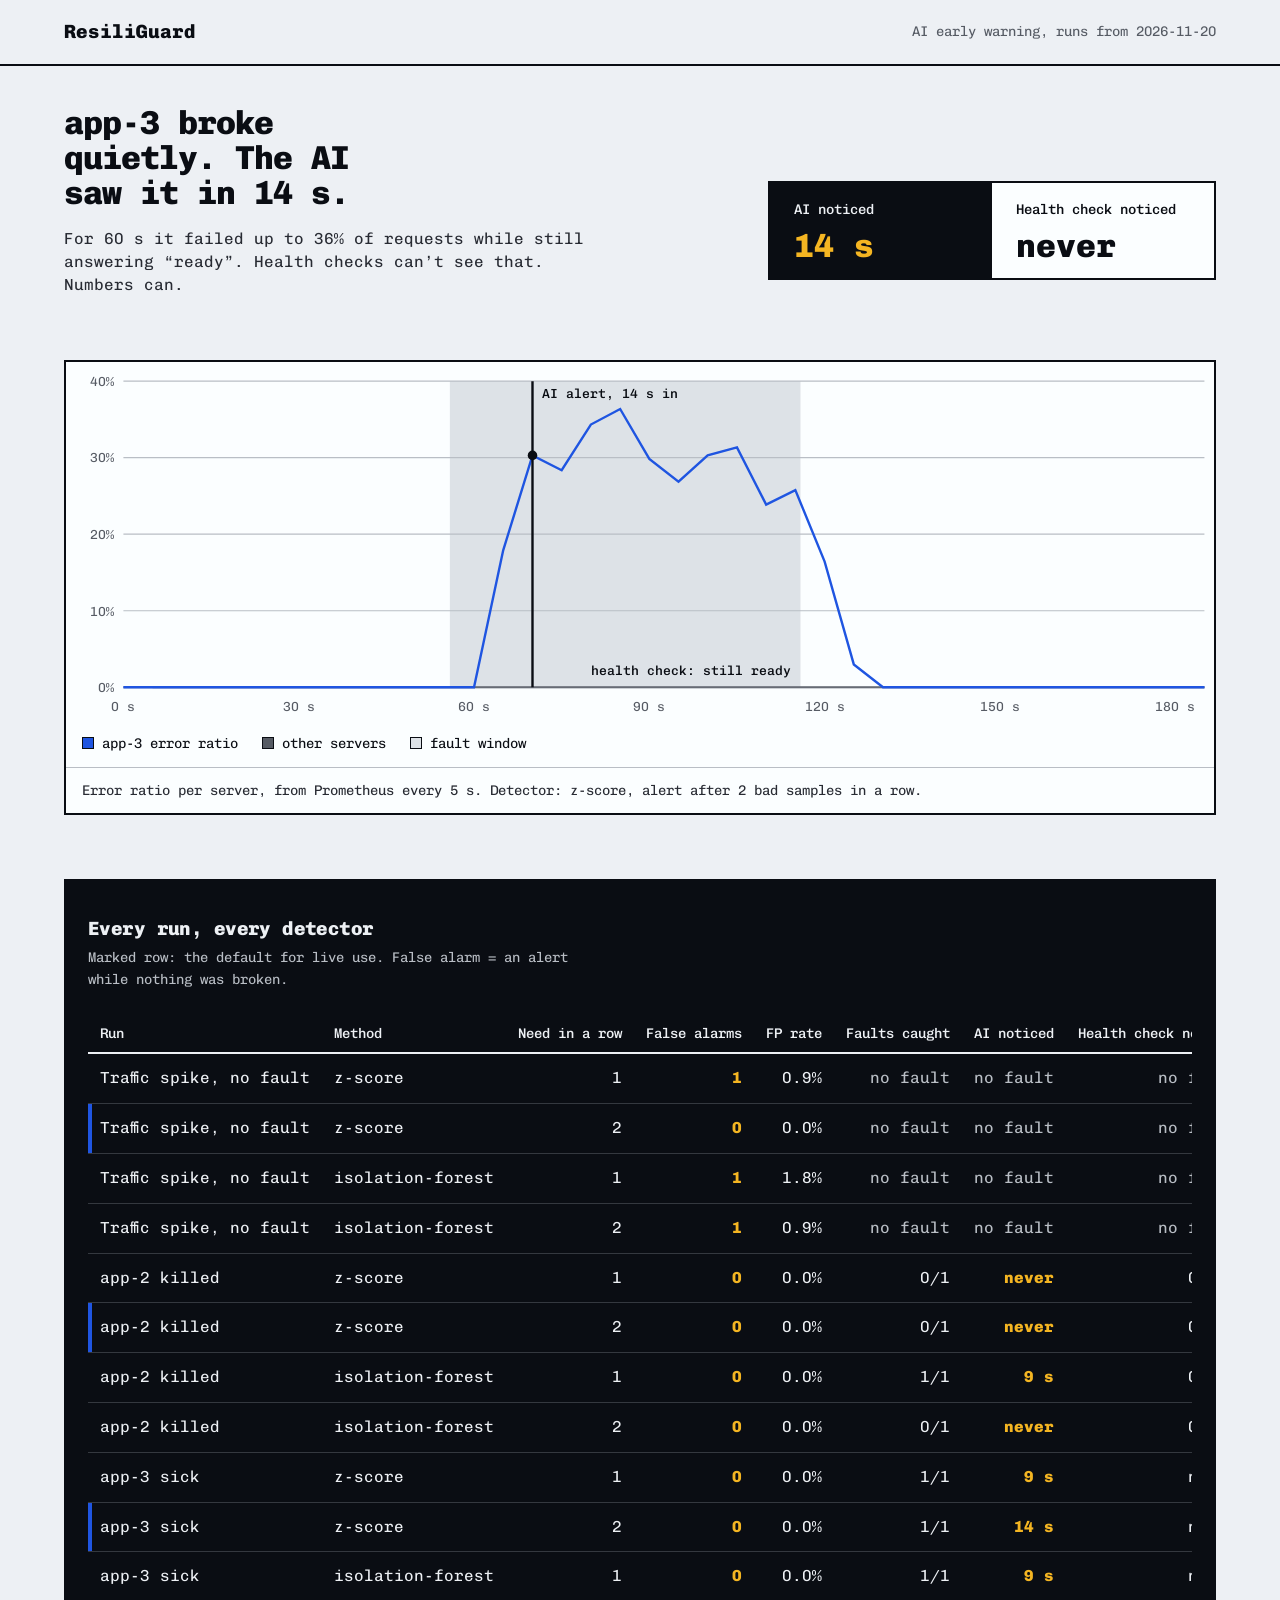
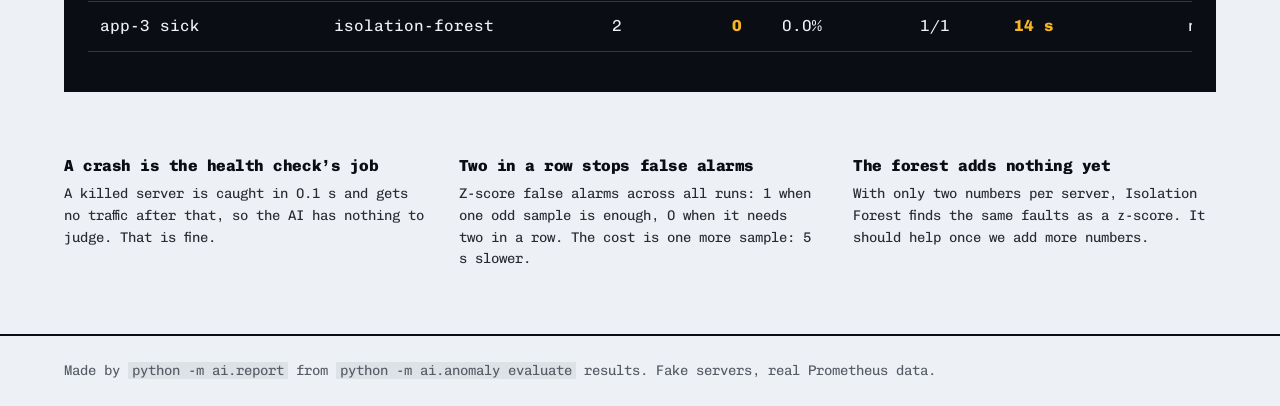
==== experiments/results/2026-11-20-ai-early-warning.html @ f6cf3541 "Add AI early warning: z-score and Isolation Forest anomaly detection ai/anomaly.py pulls each app se" ====
<!doctype html>
<html lang="en">
<head>
<meta charset="utf-8">
<meta name="viewport" content="width=device-width, initial-scale=1">
<title>ResiliGuard AI early warning, results</title>
<meta name="description" content="Can the AI spot a sick server that health checks miss?">
<link rel="preconnect" href="https://fonts.googleapis.com">
<link rel="stylesheet" href="https://fonts.googleapis.com/css2?family=Chivo+Mono:wght@400;500;800&display=swap">
<style>
/* Hallmark · shape: app screen · genre: modern-minimal · theme: Wayfind (deal 2/3, seed anomaly-detection-results-report-b3e1·33c21e1d·2026-11-20·r0)
 * nav: top bar, wordmark and run date · signature: the sick server's error line crossing the fault window, with the AI alert and the silent health check marked on it · states: full, no-fault run, missing run · wayfind: platform
 * axes: light/mono/cool · posture: committed · contrast: pass · v2.0.0 */
/* Hallmark · pre-emit critique: P4 H4 E4 S5 R4 V3 · weakest: V, a report screen shares its table-and-chart spine with every results page; kept it one chart and one board so the sick server carries the screen */
/* Hallmark · dismissed render · the sandbox cannot reach fonts.googleapis.com, Chivo Mono loads on a normal laptop and the fallback is ui-monospace */
/* Hallmark · dismissed F25 · the run column is sticky on the phone and the board scrolls sideways under it */
/* Hallmark · waive 26b · no controls at all, the report has no button, link or field · a generated results report that people read and do not operate */
:root {
  color-scheme: light;
  --space-3xs: 2px; --space-2xs: 4px; --space-xs: 8px; --space-sm: 12px; --space-md: 16px; --space-lg: 24px; --space-xl: 40px; --space-2xl: 64px; --space-3xl: 96px; --space-4xl: 144px;
  --text-xs: 0.75rem; --text-sm: 0.875rem; --text-md: 1rem; --text-lg: 1.2rem; --text-xl: 1.44rem; --text-2xl: 1.728rem; --text-3xl: 2.074rem;
  --text-display-s: 1.44rem; --text-display: 1.728rem; --text-section: 1.2rem; --text-title: 1rem; --text-lead: 1rem;
  --ease-out: cubic-bezier(0.16, 1, 0.3, 1); --ease-in: cubic-bezier(0.7, 0, 0.84, 0); --ease-in-out: cubic-bezier(0.65, 0, 0.35, 1);
  --dur-micro: 120ms; --dur-short: 220ms; --dur-long: 420ms;
  --color-error: oklch(52% 0.19 27); --color-success: oklch(50% 0.12 150);
  --container: 1440px; --gutter: 64px; --gap-columns: 32px; --section-gap-s: 120px; --section-gap: 144px; --section-gap-l: 176px;
  --z-base: 1; --z-raised: 10; --z-dropdown: 100; --z-sticky: 200; --z-sticky-nav: 300; --z-modal: 400; --z-toast: 500; --z-tooltip: 600;
  --color-paper: oklch(95.5% 0.006 250); --color-paper-2: oklch(91% 0.009 250); --color-paper-3: oklch(99.5% 0.005 250);
  --color-ink: oklch(16% 0.014 262); --color-ink-2: oklch(29% 0.014 262); --color-muted: oklch(47% 0.016 260);
  --color-rule: oklch(80% 0.011 250); --color-ink-rule: oklch(34% 0.014 262);
  --color-accent: oklch(51% 0.22 264); --color-accent-2: oklch(81% 0.16 82); --color-accent-ink: oklch(99.5% 0.003 250); --color-focus: oklch(51% 0.22 264);
  --font-display: "Chivo Mono", ui-monospace, monospace; --font-body: var(--font-display); --font-outlier: var(--font-body);
  --radius-card: 0; --radius-pill: 999px; --rule-hair: 1px; --rule-bar: 2px;
  --shadow-card: 0 24px 40px -24px oklch(8% 0.01 260 / 0.6);
  --tracking-display: -0.03em; --display-weight: 800;
}
*, *::before, *::after { box-sizing: border-box; }
html, body { overflow-x: clip; }
html { scrollbar-color: var(--color-muted) var(--color-paper); scroll-padding-top: var(--space-3xl); }
body { margin: 0; background: var(--color-paper); color: var(--color-ink); font-family: var(--font-body); font-size: var(--text-md); line-height: 1.55; -webkit-font-smoothing: antialiased; caret-color: var(--color-accent); }
::selection { background: var(--color-accent-2); color: var(--color-ink); }
:focus-visible { outline: 2px solid var(--color-focus); outline-offset: 2px; }
a { color: inherit; text-decoration-thickness: 1px; text-underline-offset: 0.16em; }
h1, h2, h3 { margin: 0; font-family: var(--font-display); font-weight: var(--display-weight, 700); font-synthesis: none; letter-spacing: var(--tracking-display); line-height: 1.05; overflow-wrap: break-word; min-width: 0; text-wrap: balance; }
h1 { max-width: 20ch; font-size: var(--text-display); } h2 { max-width: 30ch; font-size: var(--text-section); } h3 { max-width: 40ch; font-size: var(--text-title); line-height: 1.2; }
.lead { font-size: var(--text-lead); line-height: 1.45; max-width: 52ch; }
p { margin: 0; text-wrap: pretty; }
p:not([class]) { max-width: 65ch; }
img, video { max-width: 100%; height: auto; display: block; }
svg { display: block; }
[hidden] { display: none !important; }
button, input, select, textarea { font: inherit; }
.container { width: 100%; max-width: var(--container); margin-inline: auto; padding-inline: var(--gutter); box-sizing: border-box; }
.num, .figure, td.num { font-variant-numeric: tabular-nums; }
.visually-hidden { position: absolute; width: 1px; height: 1px; overflow: hidden; clip-path: inset(50%); white-space: nowrap; }
[data-slot] { position: relative; overflow: hidden; background: linear-gradient(160deg, var(--color-paper-2, var(--color-paper)), var(--color-paper-3, var(--color-paper))); }
[data-slot] > img { position: absolute; inset: 0; width: 100%; height: 100%; object-fit: cover; z-index: 1; }
[data-slot]:has(> img) > :not(img):not([data-keep]) { display: none !important; }
@media (max-width: 60rem) { :root { --gutter: 24px; --section-gap-s: 80px; --section-gap: 96px; --section-gap-l: 120px; } }
@media (max-width: 40rem) { :root { --gutter: 16px; --section-gap-s: 56px; --section-gap: 72px; --section-gap-l: 96px; --gap-columns: 16px; } }
@media (prefers-reduced-motion: reduce) { *:not(.keep-motion), *:not(.keep-motion)::before, *:not(.keep-motion)::after { animation-duration: 0.01ms !important; animation-iteration-count: 1 !important; transition-duration: 0.01ms !important; scroll-behavior: auto !important; } }
/* photographs: natural sat=-12 con=10 */
[data-slot] > img { filter: saturate(0.88) contrast(1.1); }

/* ---------- page ---------- */
.bar { border-bottom: var(--rule-bar) solid var(--color-ink); }
.bar .container { display: flex; justify-content: space-between; align-items: center; min-height: 64px; gap: var(--space-md); }
.wordmark { font-weight: 800; font-size: var(--text-lg); }
.bar p { color: var(--color-muted); font-size: var(--text-sm); }
main .container { padding-block: var(--space-xl) var(--space-2xl); display: grid; grid-template-columns: minmax(0, 1fr); gap: var(--space-2xl); }
.head { display: grid; grid-template-columns: minmax(0, 3fr) minmax(0, 2fr); gap: var(--gap-columns); align-items: end; }
.head h1 { font-size: var(--text-3xl); }
.head .lead { margin-top: var(--space-md); color: var(--color-ink-2); }
.plates { display: grid; grid-template-columns: repeat(2, minmax(0, 1fr)); }
.plate { border: var(--rule-bar) solid var(--color-ink); padding: var(--space-md) var(--space-lg); display: grid; gap: var(--space-xs); background: var(--color-paper-3); }
.plate + .plate { border-left: 0; }
.plate.ink { background: var(--color-ink); color: var(--color-paper); }
.plate dt { font-weight: 500; font-size: var(--text-sm); }
.plate dd { margin: 0; font-weight: 800; font-size: var(--text-3xl); line-height: 1; font-variant-numeric: tabular-nums; }
.plate.ink dd { color: var(--color-accent-2); }
figure { margin: 0; border: var(--rule-bar) solid var(--color-ink); background: var(--color-paper-3); }
figcaption { padding: var(--space-sm) var(--space-md); border-top: var(--rule-hair) solid var(--color-rule); font-size: var(--text-sm); color: var(--color-ink-2); }
.chart { width: 100%; height: auto; }
.chart text { font-family: var(--font-body); font-size: 11px; fill: var(--color-muted); }
.chart .grid { stroke: var(--color-rule); stroke-width: 1; }
.chart .window { fill: var(--color-paper-2); }
.chart .other { stroke: var(--color-muted); stroke-width: 1.5; fill: none; opacity: 0.6; }
.chart .sick { stroke: var(--color-accent); stroke-width: 2; fill: none; }
.chart .alert { stroke: var(--color-ink); stroke-width: 2; }
.chart .alert-dot { fill: var(--color-ink); }
.chart .label { fill: var(--color-ink); font-weight: 500; }
.key { display: flex; flex-wrap: wrap; gap: var(--space-lg); padding: var(--space-sm) var(--space-md); font-size: var(--text-sm); }
.swatch { display: inline-block; width: 12px; height: 12px; margin-right: var(--space-xs); vertical-align: -1px; border: var(--rule-hair) solid var(--color-ink); }
.swatch.sick { background: var(--color-accent); } .swatch.other { background: var(--color-muted); } .swatch.window { background: var(--color-paper-2); }
.board { background: var(--color-ink); color: var(--color-paper); padding: var(--space-xl) var(--space-lg); }
.board h2 { margin-bottom: var(--space-xs); }
.board > p { color: var(--color-rule); font-size: var(--text-sm); margin-bottom: var(--space-lg); }
.scroll { overflow-x: auto; }
table { width: 100%; border-collapse: collapse; font-variant-numeric: tabular-nums; }
th { text-align: left; font-weight: 500; font-size: var(--text-sm); padding: var(--space-xs) var(--space-sm); border-bottom: var(--rule-bar) solid var(--color-paper); white-space: nowrap; }
td { padding: var(--space-sm); border-bottom: var(--rule-hair) solid var(--color-ink-rule); white-space: nowrap; }
td.num, th.num { text-align: right; }
td.fig { font-weight: 800; color: var(--color-accent-2); }
td.none { color: var(--color-rule); }
.scroll th:first-child, .scroll td:first-child { position: sticky; left: 0; background: var(--color-ink); }
tr.pick td:first-child { box-shadow: inset 4px 0 0 var(--color-accent); }
.findings { display: grid; grid-template-columns: repeat(3, minmax(0, 1fr)); gap: var(--gap-columns); }
.findings h3 { margin-bottom: var(--space-xs); }
.findings p { color: var(--color-ink-2); font-size: var(--text-sm); }
.empty { border: var(--rule-bar) dashed var(--color-rule); padding: var(--space-lg); color: var(--color-muted); }
footer { border-top: var(--rule-bar) solid var(--color-ink); }
footer .container { padding-block: var(--space-lg); font-size: var(--text-sm); color: var(--color-muted); }
code { font-family: var(--font-body); background: var(--color-paper-2); padding: 0 var(--space-2xs); }
@media (max-width: 60rem) { .head, .findings { grid-template-columns: minmax(0, 1fr); } }

</style>
</head>
<body>
<header class="bar"><div class="container">
<span class="wordmark">ResiliGuard</span><p>AI early warning, runs from 2026-11-20</p>
</div></header>
<main><div class="container">
<section class="head" aria-labelledby="h1">
<div><h1 id="h1">app-3 broke quietly. The AI saw it in 14 s.</h1><p class="lead">For 60 s it failed up to 36% of requests while still answering “ready”. Health checks can’t see that. Numbers can.</p></div>
<dl class="plates"><div class="plate ink"><dt>AI noticed</dt><dd>14 s</dd></div><div class="plate"><dt>Health check noticed</dt><dd>never</dd></div></dl>
</section>
<figure><svg class="chart" viewBox="0 0 960 300" role="img" aria-labelledby="chart-title"><title id="chart-title">Error ratio per server. app-3 rises to about 36% during the fault; the others stay at 0.</title><rect class="window" x="321.0" y="16" width="293.2" height="256"/><line class="grid" x1="48" x2="952" y1="272.0" y2="272.0"/><text x="40" y="276.0" text-anchor="end">0%</text><line class="grid" x1="48" x2="952" y1="208.0" y2="208.0"/><text x="40" y="212.0" text-anchor="end">10%</text><line class="grid" x1="48" x2="952" y1="144.0" y2="144.0"/><text x="40" y="148.0" text-anchor="end">20%</text><line class="grid" x1="48" x2="952" y1="80.0" y2="80.0"/><text x="40" y="84.0" text-anchor="end">30%</text><line class="grid" x1="48" x2="952" y1="16.0" y2="16.0"/><text x="40" y="20.0" text-anchor="end">40%</text><text x="48.0" y="292" text-anchor="middle">0 s</text><text x="194.6" y="292" text-anchor="middle">30 s</text><text x="341.2" y="292" text-anchor="middle">60 s</text><text x="487.8" y="292" text-anchor="middle">90 s</text><text x="634.4" y="292" text-anchor="middle">120 s</text><text x="781.0" y="292" text-anchor="middle">150 s</text><text x="927.6" y="292" text-anchor="middle">180 s</text><polyline class="other" points="48.0,272.0 72.4,272.0 96.9,272.0 121.3,272.0 145.7,272.0 170.2,272.0 194.6,272.0 219.0,272.0 243.5,272.0 267.9,272.0 292.3,272.0 316.8,272.0 341.2,272.0 365.6,272.0 390.1,272.0 414.5,272.0 438.9,272.0 463.4,272.0 487.8,272.0 512.2,272.0 536.6,272.0 561.1,272.0 585.5,272.0 609.9,272.0 634.4,272.0 658.8,272.0 683.2,272.0 707.7,272.0 732.1,272.0 756.5,272.0 781.0,272.0 805.4,272.0 829.8,272.0 854.3,272.0 878.7,272.0 903.1,272.0 927.6,272.0 952.0,272.0"/><polyline class="other" points="72.4,272.0 96.9,272.0 121.3,272.0 145.7,272.0 170.2,272.0 194.6,272.0 219.0,272.0 243.5,272.0 267.9,272.0 292.3,272.0 316.8,272.0 341.2,272.0 365.6,272.0 390.1,272.0 414.5,272.0 438.9,272.0 463.4,272.0 487.8,272.0 512.2,272.0 536.6,272.0 561.1,272.0 585.5,272.0 609.9,272.0 634.4,272.0 658.8,272.0 683.2,272.0 707.7,272.0 732.1,272.0 756.5,272.0 781.0,272.0 805.4,272.0 829.8,272.0 854.3,272.0 878.7,272.0 903.1,272.0 927.6,272.0 952.0,272.0"/><polyline class="sick" points="48.0,272.0 72.4,272.0 96.9,272.0 121.3,272.0 145.7,272.0 170.2,272.0 194.6,272.0 219.0,272.0 243.5,272.0 267.9,272.0 292.3,272.0 316.8,272.0 341.2,272.0 365.6,157.5 390.1,78.1 414.5,90.5 438.9,52.3 463.4,39.3 487.8,81.0 512.2,100.0 536.6,78.1 561.1,71.4 585.5,119.2 609.9,107.1 634.4,166.9 658.8,252.9 683.2,272.0 707.7,272.0 732.1,272.0 756.5,272.0 781.0,272.0 805.4,272.0 829.8,272.0 854.3,272.0 878.7,272.0 903.1,272.0 927.6,272.0 952.0,272.0"/><line class="alert" x1="390.1" x2="390.1" y1="16" y2="272"/><circle class="alert-dot" cx="390.1" cy="78.1" r="4"/><text class="label" x="398.1" y="30">AI alert, 14 s in</text><text class="label" x="606.1" y="262" text-anchor="end">health check: still ready</text></svg><div class='key'><span><span class='swatch sick'></span>app-3 error ratio</span><span><span class='swatch other'></span>other servers</span><span><span class='swatch window'></span>fault window</span></div><figcaption>Error ratio per server, from Prometheus every 5 s. Detector: z-score, alert after 2 bad samples in a row.</figcaption></figure>
<section class="board" aria-labelledby="board-h">
<h2 id="board-h">Every run, every detector</h2>
<p>Marked row: the default for live use. False alarm = an alert while nothing was broken.</p>
<div class="scroll"><table><thead><tr><th>Run</th><th>Method</th><th class='num'>Need in a row</th><th class='num'>False alarms</th><th class='num'>FP rate</th><th class='num'>Faults caught</th><th class='num'>AI noticed</th><th class='num'>Health check noticed</th></tr></thead><tbody><tr><td>Traffic spike, no fault</td><td>z-score</td><td class='num'>1</td><td class='num fig'>1</td><td class='num'>0.9%</td><td class="num none">no fault</td><td class="num none">no fault</td><td class="num none">no fault</td></tr><tr class="pick"><td>Traffic spike, no fault</td><td>z-score</td><td class='num'>2</td><td class='num fig'>0</td><td class='num'>0.0%</td><td class="num none">no fault</td><td class="num none">no fault</td><td class="num none">no fault</td></tr><tr><td>Traffic spike, no fault</td><td>isolation-forest</td><td class='num'>1</td><td class='num fig'>1</td><td class='num'>1.8%</td><td class="num none">no fault</td><td class="num none">no fault</td><td class="num none">no fault</td></tr><tr><td>Traffic spike, no fault</td><td>isolation-forest</td><td class='num'>2</td><td class='num fig'>1</td><td class='num'>0.9%</td><td class="num none">no fault</td><td class="num none">no fault</td><td class="num none">no fault</td></tr><tr><td>app-2 killed</td><td>z-score</td><td class='num'>1</td><td class='num fig'>0</td><td class='num'>0.0%</td><td class='num'>0/1</td><td class='num fig'>never</td><td class='num'>0.1 s</td></tr><tr class="pick"><td>app-2 killed</td><td>z-score</td><td class='num'>2</td><td class='num fig'>0</td><td class='num'>0.0%</td><td class='num'>0/1</td><td class='num fig'>never</td><td class='num'>0.1 s</td></tr><tr><td>app-2 killed</td><td>isolation-forest</td><td class='num'>1</td><td class='num fig'>0</td><td class='num'>0.0%</td><td class='num'>1/1</td><td class='num fig'>9 s</td><td class='num'>0.1 s</td></tr><tr><td>app-2 killed</td><td>isolation-forest</td><td class='num'>2</td><td class='num fig'>0</td><td class='num'>0.0%</td><td class='num'>0/1</td><td class='num fig'>never</td><td class='num'>0.1 s</td></tr><tr><td>app-3 sick</td><td>z-score</td><td class='num'>1</td><td class='num fig'>0</td><td class='num'>0.0%</td><td class='num'>1/1</td><td class='num fig'>9 s</td><td class='num'>never</td></tr><tr class="pick"><td>app-3 sick</td><td>z-score</td><td class='num'>2</td><td class='num fig'>0</td><td class='num'>0.0%</td><td class='num'>1/1</td><td class='num fig'>14 s</td><td class='num'>never</td></tr><tr><td>app-3 sick</td><td>isolation-forest</td><td class='num'>1</td><td class='num fig'>0</td><td class='num'>0.0%</td><td class='num'>1/1</td><td class='num fig'>9 s</td><td class='num'>never</td></tr><tr><td>app-3 sick</td><td>isolation-forest</td><td class='num'>2</td><td class='num fig'>0</td><td class='num'>0.0%</td><td class='num'>1/1</td><td class='num fig'>14 s</td><td class='num'>never</td></tr></tbody></table></div>
</section>
<section class="findings" aria-label="What we learned">
<div><h3>A crash is the health check’s job</h3><p>A killed server is caught in 0.1 s
and gets no traffic after that, so the AI has nothing to judge. That is fine.</p></div>
<div><h3>Two in a row stops false alarms</h3><p>Z-score false alarms across all runs:
1 when one odd sample is enough, 0 when it needs two in a row.
The cost is one more sample: 5 s slower.</p></div>
<div><h3>The forest adds nothing yet</h3><p>With only two numbers per server, Isolation
Forest finds the same faults as a z-score. It should help once we add more numbers.</p></div>
</section>
</div></main>
<footer><div class="container">Made by <code>python -m ai.report</code> from
<code>python -m ai.anomaly evaluate</code> results.
Fake servers, real Prometheus data.</div></footer>
</body>
</html>
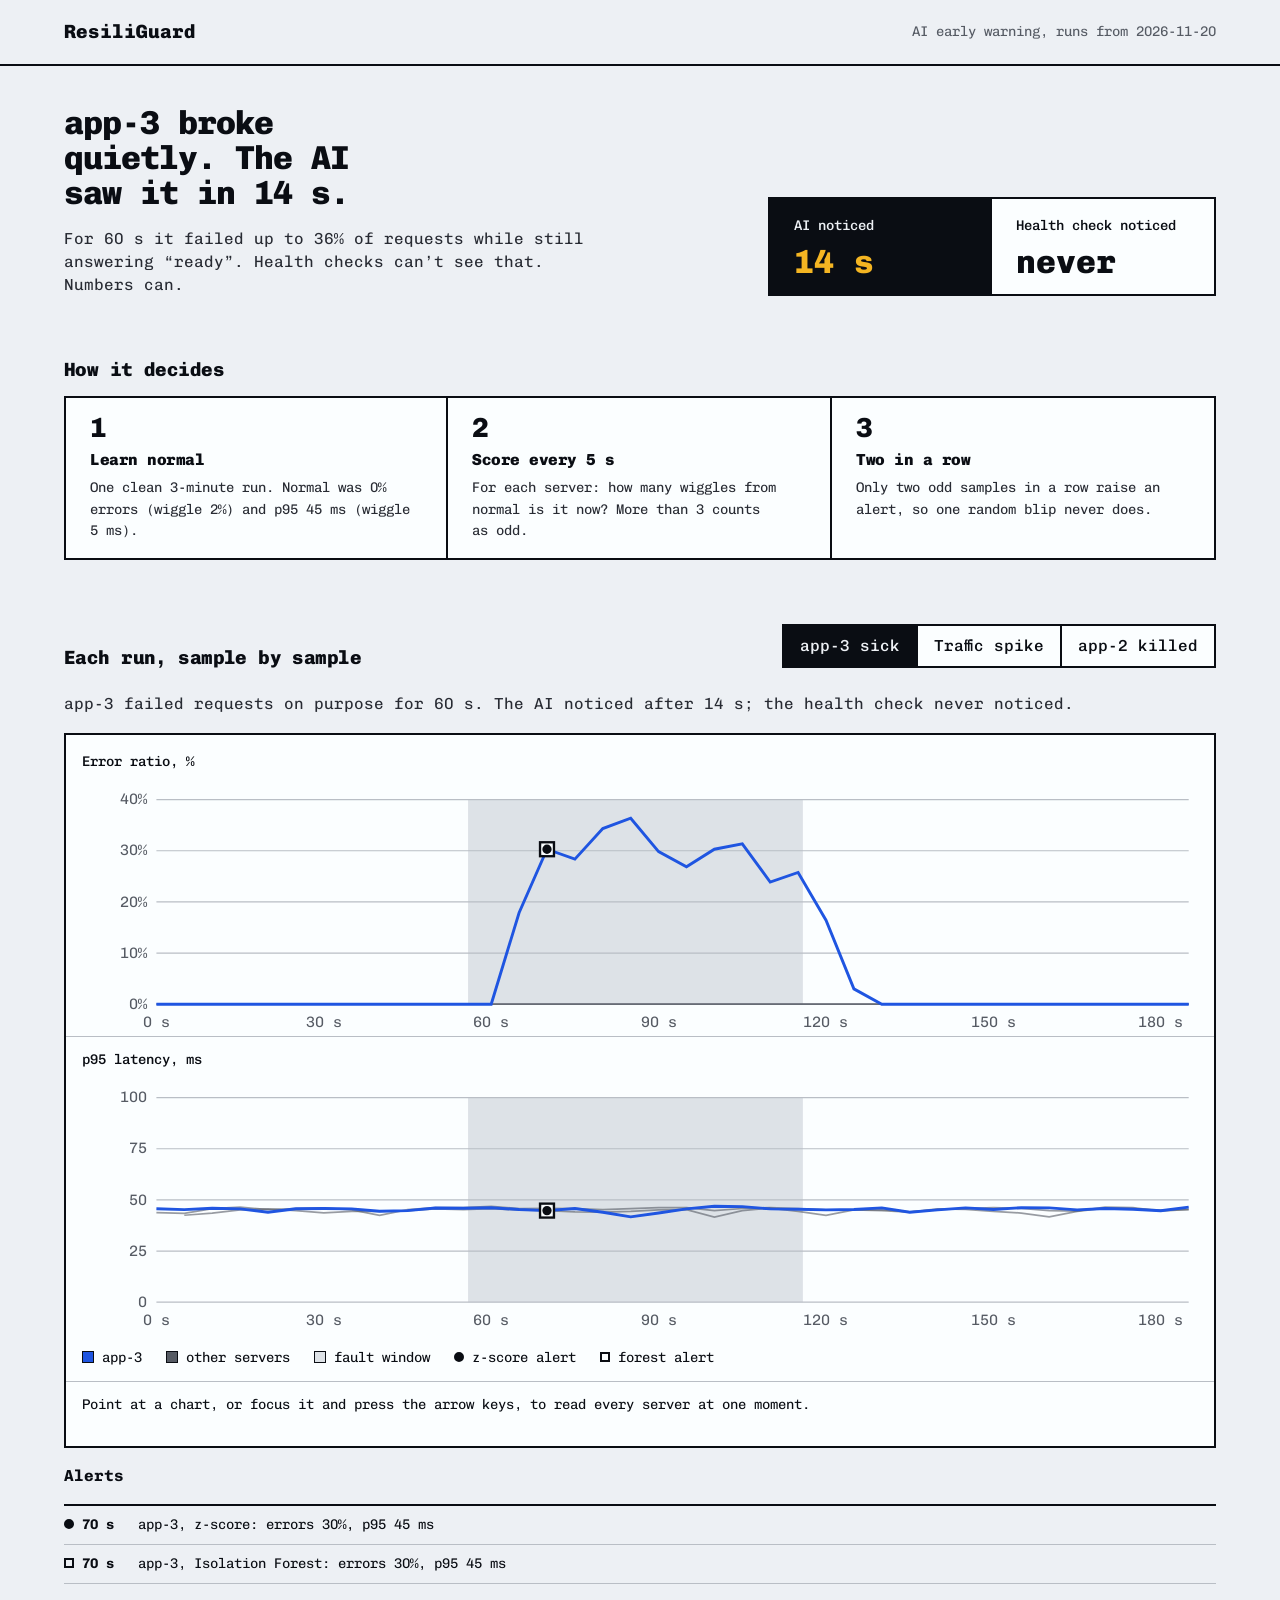
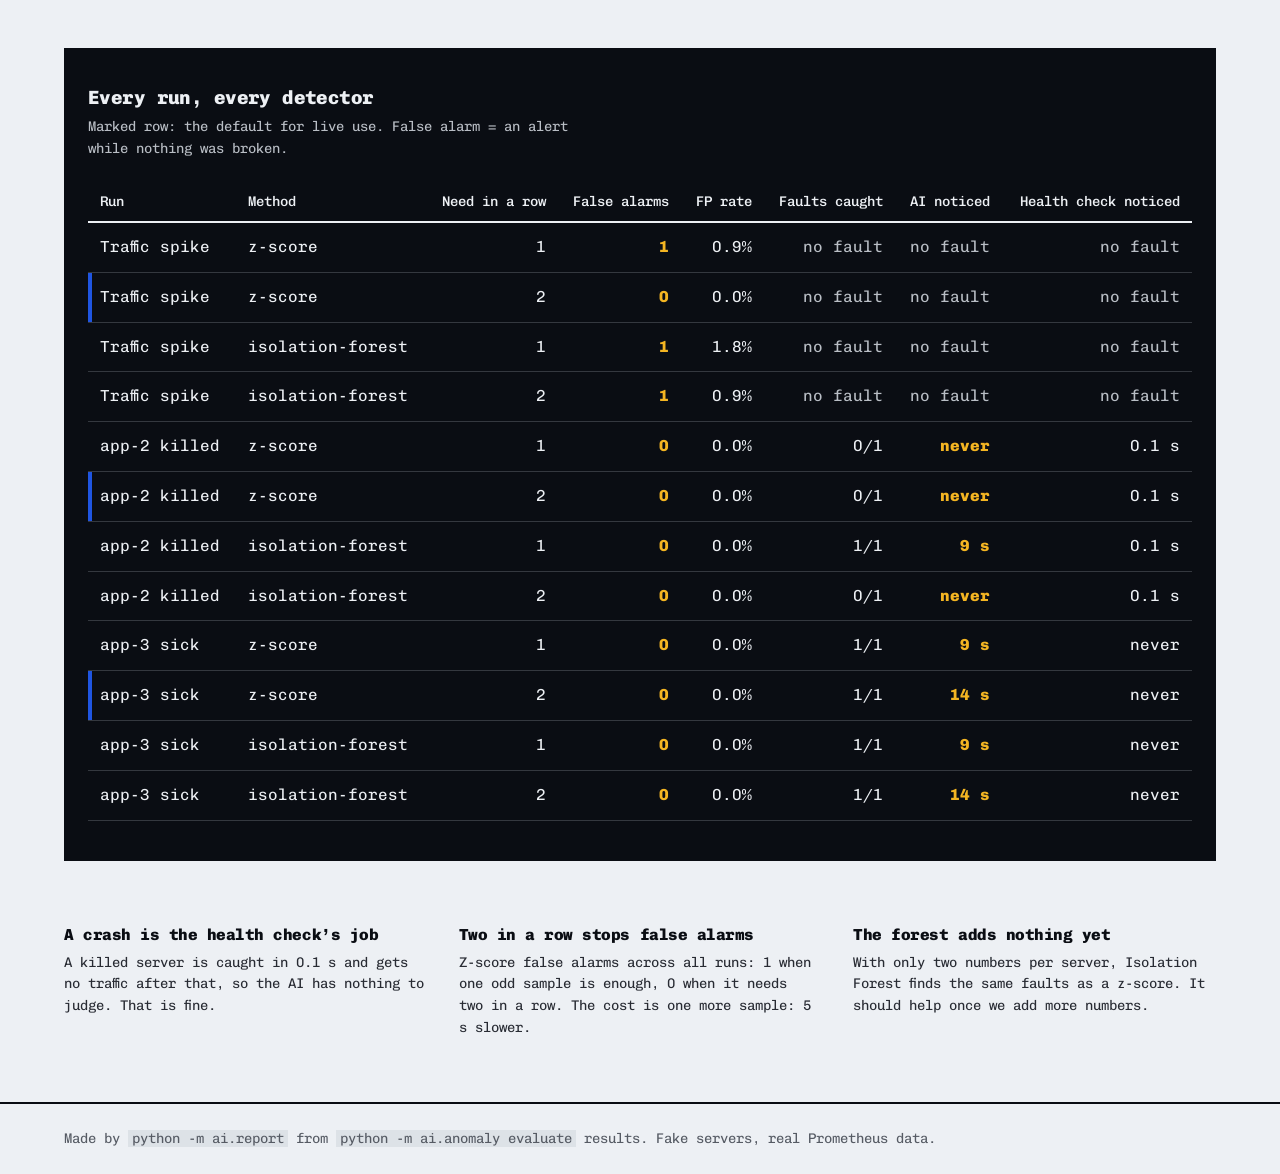
==== commit 8d0ef643: "Make the AI results page explorable: run tabs, latency chart, readout Each run (spike, kill, sick) g" ====
--- a/experiments/results/2026-11-20-ai-early-warning.html
+++ b/experiments/results/2026-11-20-ai-early-warning.html
@@ -6,15 +6,15 @@
 <title>ResiliGuard AI early warning, results</title>
 <meta name="description" content="Can the AI spot a sick server that health checks miss?">
 <link rel="preconnect" href="https://fonts.googleapis.com">
-<link rel="stylesheet" href="https://fonts.googleapis.com/css2?family=Chivo+Mono:wght@400;500;800&display=swap">
+<link rel="stylesheet"
+ href="https://fonts.googleapis.com/css2?family=Chivo+Mono:wght@400;500;800&display=swap">
 <style>
 /* Hallmark · shape: app screen · genre: modern-minimal · theme: Wayfind (deal 2/3, seed anomaly-detection-results-report-b3e1·33c21e1d·2026-11-20·r0)
- * nav: top bar, wordmark and run date · signature: the sick server's error line crossing the fault window, with the AI alert and the silent health check marked on it · states: full, no-fault run, missing run · wayfind: platform
+ * nav: top bar, wordmark and run date, a skip link · signature: the sick server's error line crossing the fault window, alerts marked by shape, a readout under the pointer · states: full, no-fault run, no alerts, scripting off (every run shown) · wayfind: platform
  * axes: light/mono/cool · posture: committed · contrast: pass · v2.0.0 */
-/* Hallmark · pre-emit critique: P4 H4 E4 S5 R4 V3 · weakest: V, a report screen shares its table-and-chart spine with every results page; kept it one chart and one board so the sick server carries the screen */
+/* Hallmark · pre-emit critique: P4 H4 E4 S5 R4 V3 · weakest: V, a report screen shares its table-and-chart spine with every results page; the run tabs and the readout let a reader check one moment for themselves instead of trusting the summary */
 /* Hallmark · dismissed render · the sandbox cannot reach fonts.googleapis.com, Chivo Mono loads on a normal laptop and the fallback is ui-monospace */
 /* Hallmark · dismissed F25 · the run column is sticky on the phone and the board scrolls sideways under it */
-/* Hallmark · waive 26b · no controls at all, the report has no button, link or field · a generated results report that people read and do not operate */
 :root {
   color-scheme: light;
   --space-3xs: 2px; --space-2xs: 4px; --space-xs: 8px; --space-sm: 12px; --space-md: 16px; --space-lg: 24px; --space-xl: 40px; --space-2xl: 64px; --space-3xl: 96px; --space-4xl: 144px;
@@ -63,6 +63,8 @@
 [data-slot] > img { filter: saturate(0.88) contrast(1.1); }
 
 /* ---------- page ---------- */
+.skip { position: absolute; left: var(--space-md); top: -100px; z-index: var(--z-toast); background: var(--color-ink); color: var(--color-paper); padding: var(--space-xs) var(--space-md); }
+.skip:focus-visible { top: var(--space-md); }
 .bar { border-bottom: var(--rule-bar) solid var(--color-ink); }
 .bar .container { display: flex; justify-content: space-between; align-items: center; min-height: 64px; gap: var(--space-md); }
 .wordmark { font-weight: 800; font-size: var(--text-lg); }
@@ -71,27 +73,70 @@
 .head { display: grid; grid-template-columns: minmax(0, 3fr) minmax(0, 2fr); gap: var(--gap-columns); align-items: end; }
 .head h1 { font-size: var(--text-3xl); }
 .head .lead { margin-top: var(--space-md); color: var(--color-ink-2); }
-.plates { display: grid; grid-template-columns: repeat(2, minmax(0, 1fr)); }
+.plates { display: grid; grid-template-columns: repeat(2, minmax(0, 1fr)); margin: 0; }
 .plate { border: var(--rule-bar) solid var(--color-ink); padding: var(--space-md) var(--space-lg); display: grid; gap: var(--space-xs); background: var(--color-paper-3); }
 .plate + .plate { border-left: 0; }
 .plate.ink { background: var(--color-ink); color: var(--color-paper); }
 .plate dt { font-weight: 500; font-size: var(--text-sm); }
 .plate dd { margin: 0; font-weight: 800; font-size: var(--text-3xl); line-height: 1; font-variant-numeric: tabular-nums; }
 .plate.ink dd { color: var(--color-accent-2); }
+
+/* how it decides: three plates joined by a rule, like a corridor sign */
+.how h2 { margin-bottom: var(--space-md); }
+.steps { list-style: none; margin: 0; padding: 0; display: grid; grid-template-columns: repeat(3, minmax(0, 1fr)); }
+.steps li { border: var(--rule-bar) solid var(--color-ink); padding: var(--space-md) var(--space-lg); display: grid; gap: var(--space-xs); align-content: start; background: var(--color-paper-3); }
+.steps li + li { border-left: 0; }
+.steps .n { font-weight: 800; font-size: var(--text-2xl); line-height: 1; font-variant-numeric: tabular-nums; }
+.steps p { font-size: var(--text-sm); color: var(--color-ink-2); }
+
+/* runs: tabs + one panel per run */
+.runs { display: grid; gap: var(--space-lg); }
+.runs-head { display: flex; flex-wrap: wrap; justify-content: space-between; align-items: end; gap: var(--space-md); }
+.tabs { display: flex; max-width: 100%; overflow-x: auto; }
+.tab { flex: none; }
+html:not(.js) .tabs { display: none; }
+.tab { min-height: 44px; padding: 0 var(--space-md); border: var(--rule-bar) solid var(--color-ink); background: var(--color-paper-3); color: var(--color-ink); font-weight: 500; cursor: pointer; transition: background-color var(--dur-micro) steps(1), color var(--dur-micro) steps(1); }
+.tab + .tab { border-left: 0; }
+.tab:hover { background: var(--color-paper-2); }
+.tab:active { background: var(--color-rule); }
+.tab:disabled { opacity: 0.55; cursor: not-allowed; }
+.tab:focus-visible { outline-offset: -6px; }
+.tab[aria-selected="true"] { background: var(--color-ink); color: var(--color-paper); }
+.tab[aria-selected="true"]:focus-visible { outline-color: var(--color-accent-2); }
+.panel { display: grid; gap: var(--space-md); }
+.panel + .panel { margin-top: var(--space-xl); }
+.js .panel + .panel { margin-top: 0; }
+.panel-title { font-size: var(--text-lg); }
+.js .panel-title { position: absolute; width: 1px; height: 1px; overflow: hidden; clip-path: inset(50%); white-space: nowrap; }
+.says { color: var(--color-ink-2); }
 figure { margin: 0; border: var(--rule-bar) solid var(--color-ink); background: var(--color-paper-3); }
-figcaption { padding: var(--space-sm) var(--space-md); border-top: var(--rule-hair) solid var(--color-rule); font-size: var(--text-sm); color: var(--color-ink-2); }
-.chart { width: 100%; height: auto; }
-.chart text { font-family: var(--font-body); font-size: 11px; fill: var(--color-muted); }
+figure:focus-visible { outline-offset: 4px; }
+.pair { display: grid; grid-template-columns: minmax(0, 1fr); }
+.pair > div { padding: var(--space-md) var(--space-md) 0; }
+.pair > div + div { border-top: var(--rule-hair) solid var(--color-rule); padding-top: var(--space-sm); }
+.chart-title { font-weight: 500; font-size: var(--text-sm); margin-bottom: var(--space-xs); }
+.chart { width: 100%; height: auto; touch-action: pan-y; }
+.chart text { font-family: var(--font-body); font-size: 13px; fill: var(--color-muted); }
 .chart .grid { stroke: var(--color-rule); stroke-width: 1; }
 .chart .window { fill: var(--color-paper-2); }
 .chart .other { stroke: var(--color-muted); stroke-width: 1.5; fill: none; opacity: 0.6; }
-.chart .sick { stroke: var(--color-accent); stroke-width: 2; fill: none; }
-.chart .alert { stroke: var(--color-ink); stroke-width: 2; }
-.chart .alert-dot { fill: var(--color-ink); }
-.chart .label { fill: var(--color-ink); font-weight: 500; }
-.key { display: flex; flex-wrap: wrap; gap: var(--space-lg); padding: var(--space-sm) var(--space-md); font-size: var(--text-sm); }
+.chart .focus { stroke: var(--color-accent); stroke-width: 2.5; fill: none; }
+.chart .mark { fill: var(--color-ink); stroke: var(--color-paper-3); stroke-width: 2; }
+.chart .mark.hollow { fill: none; stroke: var(--color-ink); }
+.chart .cursor { stroke: var(--color-ink); stroke-width: 1; opacity: 0; }
+.chart .cursor.on { opacity: 1; }
+.key { display: flex; flex-wrap: wrap; gap: var(--space-xs) var(--space-lg); padding: var(--space-sm) var(--space-md); font-size: var(--text-sm); }
 .swatch { display: inline-block; width: 12px; height: 12px; margin-right: var(--space-xs); vertical-align: -1px; border: var(--rule-hair) solid var(--color-ink); }
-.swatch.sick { background: var(--color-accent); } .swatch.other { background: var(--color-muted); } .swatch.window { background: var(--color-paper-2); }
+.swatch.focus { background: var(--color-accent); } .swatch.other { background: var(--color-muted); } .swatch.window { background: var(--color-paper-2); }
+.mk { display: inline-block; width: 10px; height: 10px; margin-right: var(--space-xs); vertical-align: 0; border: var(--rule-bar) solid var(--color-ink); }
+.mk.circle { border-radius: var(--radius-pill); background: var(--color-ink); }
+.readout { border-top: var(--rule-hair) solid var(--color-rule); padding: var(--space-sm) var(--space-md); font-size: var(--text-sm); min-height: 3lh; font-variant-numeric: tabular-nums; }
+.panel h4 { margin: 0; font-size: var(--text-md); }
+.alerts { margin: 0; padding: 0; list-style: none; border-top: var(--rule-bar) solid var(--color-ink); }
+.alerts li { padding: var(--space-xs) 0; border-bottom: var(--rule-hair) solid var(--color-rule); font-size: var(--text-sm); font-variant-numeric: tabular-nums; }
+.alerts b { display: inline-block; min-width: 6ch; }
+
+/* the board */
 .board { background: var(--color-ink); color: var(--color-paper); padding: var(--space-xl) var(--space-lg); }
 .board h2 { margin-bottom: var(--space-xs); }
 .board > p { color: var(--color-rule); font-size: var(--text-sm); margin-bottom: var(--space-lg); }
@@ -104,31 +149,118 @@
 td.none { color: var(--color-rule); }
 .scroll th:first-child, .scroll td:first-child { position: sticky; left: 0; background: var(--color-ink); }
 tr.pick td:first-child { box-shadow: inset 4px 0 0 var(--color-accent); }
+
 .findings { display: grid; grid-template-columns: repeat(3, minmax(0, 1fr)); gap: var(--gap-columns); }
 .findings h3 { margin-bottom: var(--space-xs); }
 .findings p { color: var(--color-ink-2); font-size: var(--text-sm); }
-.empty { border: var(--rule-bar) dashed var(--color-rule); padding: var(--space-lg); color: var(--color-muted); }
 footer { border-top: var(--rule-bar) solid var(--color-ink); }
 footer .container { padding-block: var(--space-lg); font-size: var(--text-sm); color: var(--color-muted); }
 code { font-family: var(--font-body); background: var(--color-paper-2); padding: 0 var(--space-2xs); }
-@media (max-width: 60rem) { .head, .findings { grid-template-columns: minmax(0, 1fr); } }
+@media (max-width: 60rem) {
+  .head, .findings, .steps { grid-template-columns: minmax(0, 1fr); }
+  .steps li + li { border-left: var(--rule-bar) solid var(--color-ink); border-top: 0; }
+}
+@media (max-width: 40rem) { .chart text { font-size: 30px; } }  /* SVG units: about 11px on a phone */
 
 </style>
 </head>
 <body>
+<a class="skip" href="#main">Skip to results</a>
 <header class="bar"><div class="container">
 <span class="wordmark">ResiliGuard</span><p>AI early warning, runs from 2026-11-20</p>
 </div></header>
-<main><div class="container">
+<main id="main"><div class="container">
 <section class="head" aria-labelledby="h1">
 <div><h1 id="h1">app-3 broke quietly. The AI saw it in 14 s.</h1><p class="lead">For 60 s it failed up to 36% of requests while still answering “ready”. Health checks can’t see that. Numbers can.</p></div>
 <dl class="plates"><div class="plate ink"><dt>AI noticed</dt><dd>14 s</dd></div><div class="plate"><dt>Health check noticed</dt><dd>never</dd></div></dl>
 </section>
-<figure><svg class="chart" viewBox="0 0 960 300" role="img" aria-labelledby="chart-title"><title id="chart-title">Error ratio per server. app-3 rises to about 36% during the fault; the others stay at 0.</title><rect class="window" x="321.0" y="16" width="293.2" height="256"/><line class="grid" x1="48" x2="952" y1="272.0" y2="272.0"/><text x="40" y="276.0" text-anchor="end">0%</text><line class="grid" x1="48" x2="952" y1="208.0" y2="208.0"/><text x="40" y="212.0" text-anchor="end">10%</text><line class="grid" x1="48" x2="952" y1="144.0" y2="144.0"/><text x="40" y="148.0" text-anchor="end">20%</text><line class="grid" x1="48" x2="952" y1="80.0" y2="80.0"/><text x="40" y="84.0" text-anchor="end">30%</text><line class="grid" x1="48" x2="952" y1="16.0" y2="16.0"/><text x="40" y="20.0" text-anchor="end">40%</text><text x="48.0" y="292" text-anchor="middle">0 s</text><text x="194.6" y="292" text-anchor="middle">30 s</text><text x="341.2" y="292" text-anchor="middle">60 s</text><text x="487.8" y="292" text-anchor="middle">90 s</text><text x="634.4" y="292" text-anchor="middle">120 s</text><text x="781.0" y="292" text-anchor="middle">150 s</text><text x="927.6" y="292" text-anchor="middle">180 s</text><polyline class="other" points="48.0,272.0 72.4,272.0 96.9,272.0 121.3,272.0 145.7,272.0 170.2,272.0 194.6,272.0 219.0,272.0 243.5,272.0 267.9,272.0 292.3,272.0 316.8,272.0 341.2,272.0 365.6,272.0 390.1,272.0 414.5,272.0 438.9,272.0 463.4,272.0 487.8,272.0 512.2,272.0 536.6,272.0 561.1,272.0 585.5,272.0 609.9,272.0 634.4,272.0 658.8,272.0 683.2,272.0 707.7,272.0 732.1,272.0 756.5,272.0 781.0,272.0 805.4,272.0 829.8,272.0 854.3,272.0 878.7,272.0 903.1,272.0 927.6,272.0 952.0,272.0"/><polyline class="other" points="72.4,272.0 96.9,272.0 121.3,272.0 145.7,272.0 170.2,272.0 194.6,272.0 219.0,272.0 243.5,272.0 267.9,272.0 292.3,272.0 316.8,272.0 341.2,272.0 365.6,272.0 390.1,272.0 414.5,272.0 438.9,272.0 463.4,272.0 487.8,272.0 512.2,272.0 536.6,272.0 561.1,272.0 585.5,272.0 609.9,272.0 634.4,272.0 658.8,272.0 683.2,272.0 707.7,272.0 732.1,272.0 756.5,272.0 781.0,272.0 805.4,272.0 829.8,272.0 854.3,272.0 878.7,272.0 903.1,272.0 927.6,272.0 952.0,272.0"/><polyline class="sick" points="48.0,272.0 72.4,272.0 96.9,272.0 121.3,272.0 145.7,272.0 170.2,272.0 194.6,272.0 219.0,272.0 243.5,272.0 267.9,272.0 292.3,272.0 316.8,272.0 341.2,272.0 365.6,157.5 390.1,78.1 414.5,90.5 438.9,52.3 463.4,39.3 487.8,81.0 512.2,100.0 536.6,78.1 561.1,71.4 585.5,119.2 609.9,107.1 634.4,166.9 658.8,252.9 683.2,272.0 707.7,272.0 732.1,272.0 756.5,272.0 781.0,272.0 805.4,272.0 829.8,272.0 854.3,272.0 878.7,272.0 903.1,272.0 927.6,272.0 952.0,272.0"/><line class="alert" x1="390.1" x2="390.1" y1="16" y2="272"/><circle class="alert-dot" cx="390.1" cy="78.1" r="4"/><text class="label" x="398.1" y="30">AI alert, 14 s in</text><text class="label" x="606.1" y="262" text-anchor="end">health check: still ready</text></svg><div class='key'><span><span class='swatch sick'></span>app-3 error ratio</span><span><span class='swatch other'></span>other servers</span><span><span class='swatch window'></span>fault window</span></div><figcaption>Error ratio per server, from Prometheus every 5 s. Detector: z-score, alert after 2 bad samples in a row.</figcaption></figure>
+<section class="how" aria-labelledby="how-h">
+<h2 id="how-h">How it decides</h2>
+<ol class="steps">
+<li><span class="n">1</span><h3>Learn normal</h3><p>One clean 3-minute run. Normal was
+0% errors (wiggle 2%) and p95
+45 ms (wiggle 5 ms).</p></li>
+<li><span class="n">2</span><h3>Score every 5 s</h3><p>For each server: how
+many wiggles from normal is it now? More than 3 counts as odd.</p></li>
+<li><span class="n">3</span><h3>Two in a row</h3><p>Only two odd samples in a row raise an
+alert, so one random blip never does.</p></li>
+</ol>
+</section>
+<section class="runs" aria-labelledby="runs-h">
+<div class="runs-head"><h2 id="runs-h">Each run, sample by sample</h2>
+<div class="tabs" role="tablist" aria-label="Runs"><button type="button" role="tab" class="tab" id="tab-sick" aria-controls="panel-sick" aria-selected="true" data-default>app-3 sick</button><button type="button" role="tab" class="tab" id="tab-spike" aria-controls="panel-spike" aria-selected="false">Traffic spike</button><button type="button" role="tab" class="tab" id="tab-failure" aria-controls="panel-failure" aria-selected="false">app-2 killed</button></div></div>
+<section class="panel" id="panel-sick" role="tabpanel"
+ aria-labelledby="tab-sick">
+<h3 class="panel-title">app-3 sick</h3>
+<p class="says">app-3 failed requests on purpose for 60 s. The AI noticed after 14 s; the health check never noticed.</p>
+<figure tabindex="0" aria-describedby="readout-sick">
+<div class="pair">
+<div><p class="chart-title">Error ratio, %</p>
+<svg class="chart" viewBox="0 0 960 220" role="img" aria-label="Error ratio per server, app-3 sick run" data-t0="1795165116.715" data-t1="1795165301.715"><rect class="window" x="332.1" y="16" width="288.0" height="176"/><line class="grid" x1="64" x2="952" y1="192.0" y2="192.0"/><text x="56" y="196.0" text-anchor="end">0%</text><line class="grid" x1="64" x2="952" y1="148.0" y2="148.0"/><text x="56" y="152.0" text-anchor="end">10%</text><line class="grid" x1="64" x2="952" y1="104.0" y2="104.0"/><text x="56" y="108.0" text-anchor="end">20%</text><line class="grid" x1="64" x2="952" y1="60.0" y2="60.0"/><text x="56" y="64.0" text-anchor="end">30%</text><line class="grid" x1="64" x2="952" y1="16.0" y2="16.0"/><text x="56" y="20.0" text-anchor="end">40%</text><text x="64.0" y="212" text-anchor="middle">0 s</text><text x="208.0" y="212" text-anchor="middle">30 s</text><text x="352.0" y="212" text-anchor="middle">60 s</text><text x="496.0" y="212" text-anchor="middle">90 s</text><text x="640.0" y="212" text-anchor="middle">120 s</text><text x="784.0" y="212" text-anchor="middle">150 s</text><text x="928.0" y="212" text-anchor="middle">180 s</text><polyline class="other" points="64.0,192.0 88.0,192.0 112.0,192.0 136.0,192.0 160.0,192.0 184.0,192.0 208.0,192.0 232.0,192.0 256.0,192.0 280.0,192.0 304.0,192.0 328.0,192.0 352.0,192.0 376.0,192.0 400.0,192.0 424.0,192.0 448.0,192.0 472.0,192.0 496.0,192.0 520.0,192.0 544.0,192.0 568.0,192.0 592.0,192.0 616.0,192.0 640.0,192.0 664.0,192.0 688.0,192.0 712.0,192.0 736.0,192.0 760.0,192.0 784.0,192.0 808.0,192.0 832.0,192.0 856.0,192.0 880.0,192.0 904.0,192.0 928.0,192.0 952.0,192.0"/><polyline class="other" points="88.0,192.0 112.0,192.0 136.0,192.0 160.0,192.0 184.0,192.0 208.0,192.0 232.0,192.0 256.0,192.0 280.0,192.0 304.0,192.0 328.0,192.0 352.0,192.0 376.0,192.0 400.0,192.0 424.0,192.0 448.0,192.0 472.0,192.0 496.0,192.0 520.0,192.0 544.0,192.0 568.0,192.0 592.0,192.0 616.0,192.0 640.0,192.0 664.0,192.0 688.0,192.0 712.0,192.0 736.0,192.0 760.0,192.0 784.0,192.0 808.0,192.0 832.0,192.0 856.0,192.0 880.0,192.0 904.0,192.0 928.0,192.0 952.0,192.0"/><polyline class="focus" points="64.0,192.0 88.0,192.0 112.0,192.0 136.0,192.0 160.0,192.0 184.0,192.0 208.0,192.0 232.0,192.0 256.0,192.0 280.0,192.0 304.0,192.0 328.0,192.0 352.0,192.0 376.0,113.3 400.0,58.7 424.0,67.2 448.0,40.9 472.0,32.0 496.0,60.7 520.0,73.8 544.0,58.7 568.0,54.1 592.0,86.9 616.0,78.7 640.0,119.8 664.0,178.8 688.0,192.0 712.0,192.0 736.0,192.0 760.0,192.0 784.0,192.0 808.0,192.0 832.0,192.0 856.0,192.0 880.0,192.0 904.0,192.0 928.0,192.0 952.0,192.0"/><circle class="mark" cx="400.0" cy="58.7" r="5"/><rect class="mark hollow" x="394.0" y="52.7" width="12" height="12"/><line class="cursor" x1="0" x2="0" y1="16" y2="192"/></svg></div>
+<div><p class="chart-title">p95 latency, ms</p>
+<svg class="chart" viewBox="0 0 960 220" role="img" aria-label="p95 latency per server, app-3 sick run" data-t0="1795165116.715" data-t1="1795165301.715"><rect class="window" x="332.1" y="16" width="288.0" height="176"/><line class="grid" x1="64" x2="952" y1="192.0" y2="192.0"/><text x="56" y="196.0" text-anchor="end">0</text><line class="grid" x1="64" x2="952" y1="148.0" y2="148.0"/><text x="56" y="152.0" text-anchor="end">25</text><line class="grid" x1="64" x2="952" y1="104.0" y2="104.0"/><text x="56" y="108.0" text-anchor="end">50</text><line class="grid" x1="64" x2="952" y1="60.0" y2="60.0"/><text x="56" y="64.0" text-anchor="end">75</text><line class="grid" x1="64" x2="952" y1="16.0" y2="16.0"/><text x="56" y="20.0" text-anchor="end">100</text><text x="64.0" y="212" text-anchor="middle">0 s</text><text x="208.0" y="212" text-anchor="middle">30 s</text><text x="352.0" y="212" text-anchor="middle">60 s</text><text x="496.0" y="212" text-anchor="middle">90 s</text><text x="640.0" y="212" text-anchor="middle">120 s</text><text x="784.0" y="212" text-anchor="middle">150 s</text><text x="928.0" y="212" text-anchor="middle">180 s</text><polyline class="other" points="64.0,114.9 88.0,115.6 112.0,111.6 136.0,110.3 160.0,112.3 184.0,111.6 208.0,111.0 232.0,112.6 256.0,117.2 280.0,112.3 304.0,110.7 328.0,110.7 352.0,109.6 376.0,111.4 400.0,111.2 424.0,111.4 448.0,112.3 472.0,111.6 496.0,110.7 520.0,110.7 544.0,113.2 568.0,111.4 592.0,110.7 616.0,111.6 640.0,112.6 664.0,112.6 688.0,113.2 712.0,114.6 736.0,111.7 760.0,112.1 784.0,113.9 808.0,115.3 832.0,118.6 856.0,113.9 880.0,111.0 904.0,111.6 928.0,112.8 952.0,112.4"/><polyline class="other" points="88.0,117.2 112.0,115.4 136.0,112.6 160.0,111.7 184.0,113.2 208.0,115.1 232.0,113.9 256.0,113.9 280.0,113.2 304.0,111.7 328.0,112.3 352.0,111.6 376.0,112.6 400.0,113.2 424.0,114.4 448.0,114.6 472.0,113.9 496.0,112.6 520.0,112.3 544.0,118.8 568.0,113.2 592.0,111.0 616.0,113.9 640.0,117.2 664.0,112.6 688.0,112.3 712.0,114.4 736.0,112.3 760.0,111.4 784.0,110.7 808.0,111.4 832.0,113.2 856.0,113.7 880.0,110.2 904.0,110.7 928.0,113.7 952.0,112.1"/><polyline class="focus" points="64.0,111.6 88.0,112.4 112.0,111.2 136.0,111.7 160.0,114.6 184.0,111.6 208.0,111.4 232.0,111.7 256.0,113.7 280.0,113.2 304.0,111.0 328.0,111.2 352.0,110.7 376.0,112.3 400.0,113.2 424.0,111.4 448.0,114.6 472.0,118.6 496.0,115.3 520.0,111.7 544.0,109.5 568.0,109.8 592.0,111.7 616.0,112.1 640.0,112.6 664.0,112.3 688.0,110.9 712.0,114.6 736.0,112.6 760.0,110.9 784.0,112.3 808.0,110.7 832.0,110.9 856.0,112.6 880.0,111.4 904.0,112.1 928.0,113.3 952.0,110.2"/><circle class="mark" cx="400.0" cy="113.2" r="5"/><rect class="mark hollow" x="394.0" y="107.2" width="12" height="12"/><line class="cursor" x1="0" x2="0" y1="16" y2="192"/></svg></div>
+</div>
+<div class="key"><span><span class="swatch focus"></span>app-3</span>
+<span><span class="swatch other"></span>other servers</span>
+<span><span class="swatch window"></span>fault window</span>
+<span><span class="mk circle"></span>z-score alert</span>
+<span><span class="mk square"></span>forest alert</span></div>
+<p class="readout" id="readout-sick" aria-live="polite">Point at a chart, or focus it
+and press the arrow keys, to read every server at one moment.</p>
+<script type="application/json" class="points">[[0.0, "app-2", 0.0, 43.8], [0.0, "app-3", 0.0, 45.7], [5.0, "app-1", 0.0, 42.5], [5.0, "app-2", 0.0, 43.4], [5.0, "app-3", 0.0, 45.2], [10.0, "app-1", 0.0, 43.5], [10.0, "app-2", 0.0, 45.7], [10.0, "app-3", 0.0, 45.9], [15.0, "app-1", 0.0, 45.1], [15.0, "app-2", 0.0, 46.4], [15.0, "app-3", 0.0, 45.6], [20.0, "app-1", 0.0, 45.6], [20.0, "app-2", 0.0, 45.3], [20.0, "app-3", 0.0, 44.0], [25.0, "app-1", 0.0, 44.8], [25.0, "app-2", 0.0, 45.7], [25.0, "app-3", 0.0, 45.7], [30.0, "app-1", 0.0, 43.7], [30.0, "app-2", 0.0, 46.0], [30.0, "app-3", 0.0, 45.8], [35.0, "app-1", 0.0, 44.4], [35.0, "app-2", 0.0, 45.1], [35.0, "app-3", 0.0, 45.6], [40.0, "app-1", 0.0, 44.4], [40.0, "app-2", 0.0, 42.5], [40.0, "app-3", 0.0, 44.5], [45.0, "app-1", 0.0, 44.8], [45.0, "app-2", 0.0, 45.3], [45.0, "app-3", 0.0, 44.8], [50.0, "app-1", 0.0, 45.6], [50.0, "app-2", 0.0, 46.2], [50.0, "app-3", 0.0, 46.0], [55.0, "app-1", 0.0, 45.3], [55.0, "app-2", 0.0, 46.2], [55.0, "app-3", 0.0, 45.9], [60.0, "app-1", 0.0, 45.7], [60.0, "app-2", 0.0, 46.8], [60.0, "app-3", 0.0, 46.2], [65.0, "app-1", 0.0, 45.1], [65.0, "app-2", 0.0, 45.8], [65.0, "app-3", 0.1789, 45.3], [70.0, "app-1", 0.0, 44.8], [70.0, "app-2", 0.0, 45.9], [70.0, "app-3", 0.303, 44.8], [75.0, "app-1", 0.0, 44.1], [75.0, "app-2", 0.0, 45.8], [75.0, "app-3", 0.2836, 45.8], [80.0, "app-1", 0.0, 44.0], [80.0, "app-2", 0.0, 45.3], [80.0, "app-3", 0.3433, 44.0], [85.0, "app-1", 0.0, 44.4], [85.0, "app-2", 0.0, 45.7], [85.0, "app-3", 0.3636, 41.7], [90.0, "app-1", 0.0, 45.1], [90.0, "app-2", 0.0, 46.2], [90.0, "app-3", 0.2985, 43.6], [95.0, "app-1", 0.0, 45.3], [95.0, "app-2", 0.0, 46.2], [95.0, "app-3", 0.2687, 45.6], [100.0, "app-1", 0.0, 41.6], [100.0, "app-2", 0.0, 44.8], [100.0, "app-3", 0.303, 46.9], [105.0, "app-1", 0.0, 44.8], [105.0, "app-2", 0.0, 45.8], [105.0, "app-3", 0.3134, 46.7], [110.0, "app-1", 0.0, 46.0], [110.0, "app-2", 0.0, 46.2], [110.0, "app-3", 0.2388, 45.6], [115.0, "app-1", 0.0, 44.4], [115.0, "app-2", 0.0, 45.7], [115.0, "app-3", 0.2576, 45.4], [120.0, "app-1", 0.0, 42.5], [120.0, "app-2", 0.0, 45.1], [120.0, "app-3", 0.1642, 45.1], [125.0, "app-1", 0.0, 45.1], [125.0, "app-2", 0.0, 45.1], [125.0, "app-3", 0.0299, 45.3], [130.0, "app-1", 0.0, 45.3], [130.0, "app-2", 0.0, 44.8], [130.0, "app-3", 0.0, 46.1], [135.0, "app-1", 0.0, 44.1], [135.0, "app-2", 0.0, 44.0], [135.0, "app-3", 0.0, 44.0], [140.0, "app-1", 0.0, 45.3], [140.0, "app-2", 0.0, 45.6], [140.0, "app-3", 0.0, 45.1], [145.0, "app-1", 0.0, 45.8], [145.0, "app-2", 0.0, 45.4], [145.0, "app-3", 0.0, 46.1], [150.0, "app-1", 0.0, 46.2], [150.0, "app-2", 0.0, 44.4], [150.0, "app-3", 0.0, 45.3], [155.0, "app-1", 0.0, 45.8], [155.0, "app-2", 0.0, 43.6], [155.0, "app-3", 0.0, 46.2], [160.0, "app-1", 0.0, 44.8], [160.0, "app-2", 0.0, 41.7], [160.0, "app-3", 0.0, 46.1], [165.0, "app-1", 0.0, 44.5], [165.0, "app-2", 0.0, 44.4], [165.0, "app-3", 0.0, 45.1], [170.0, "app-1", 0.0, 46.5], [170.0, "app-2", 0.0, 46.0], [170.0, "app-3", 0.0, 45.8], [175.0, "app-1", 0.0, 46.2], [175.0, "app-2", 0.0, 45.7], [175.0, "app-3", 0.0, 45.4], [180.0, "app-1", 0.0, 44.5], [180.0, "app-2", 0.0, 45.0], [180.0, "app-3", 0.0, 44.7], [185.0, "app-1", 0.0, 45.4], [185.0, "app-2", 0.0, 45.2], [185.0, "app-3", 0.0, 46.5]]</script>
+</figure>
+<h4>Alerts</h4>
+<ol class="alerts"><li><span class='mk circle' aria-hidden='true'></span><b>70 s</b> app-3, z-score: errors 30%, p95 45 ms</li><li><span class='mk square' aria-hidden='true'></span><b>70 s</b> app-3, Isolation Forest: errors 30%, p95 45 ms</li></ol>
+</section><section class="panel" id="panel-spike" role="tabpanel"
+ aria-labelledby="tab-spike">
+<h3 class="panel-title">Traffic spike</h3>
+<p class="says">No fault was injected, so any alert here is a false alarm. The z-score raised 0.</p>
+<figure tabindex="0" aria-describedby="readout-spike">
+<div class="pair">
+<div><p class="chart-title">Error ratio, %</p>
+<svg class="chart" viewBox="0 0 960 220" role="img" aria-label="Error ratio per server, Traffic spike run" data-t0="1795164692.988" data-t1="1795164877.988"><line class="grid" x1="64" x2="952" y1="192.0" y2="192.0"/><text x="56" y="196.0" text-anchor="end">0%</text><line class="grid" x1="64" x2="952" y1="148.0" y2="148.0"/><text x="56" y="152.0" text-anchor="end">10%</text><line class="grid" x1="64" x2="952" y1="104.0" y2="104.0"/><text x="56" y="108.0" text-anchor="end">20%</text><line class="grid" x1="64" x2="952" y1="60.0" y2="60.0"/><text x="56" y="64.0" text-anchor="end">30%</text><line class="grid" x1="64" x2="952" y1="16.0" y2="16.0"/><text x="56" y="20.0" text-anchor="end">40%</text><text x="64.0" y="212" text-anchor="middle">0 s</text><text x="208.0" y="212" text-anchor="middle">30 s</text><text x="352.0" y="212" text-anchor="middle">60 s</text><text x="496.0" y="212" text-anchor="middle">90 s</text><text x="640.0" y="212" text-anchor="middle">120 s</text><text x="784.0" y="212" text-anchor="middle">150 s</text><text x="928.0" y="212" text-anchor="middle">180 s</text><polyline class="other" points="88.0,192.0 112.0,192.0 136.0,192.0 160.0,192.0 184.0,192.0 208.0,192.0 232.0,192.0 256.0,192.0 280.0,192.0 304.0,192.0 328.0,192.0 352.0,192.0 376.0,192.0 400.0,192.0 424.0,192.0 448.0,192.0 472.0,192.0 496.0,192.0 520.0,192.0 544.0,192.0 568.0,192.0 592.0,192.0 616.0,192.0 640.0,192.0 664.0,192.0 688.0,192.0 712.0,192.0 736.0,192.0 760.0,192.0 784.0,192.0 808.0,192.0 832.0,192.0 856.0,192.0 880.0,192.0 904.0,192.0 928.0,192.0 952.0,192.0"/><polyline class="other" points="88.0,192.0 112.0,192.0 136.0,192.0 160.0,192.0 184.0,192.0 208.0,192.0 232.0,192.0 256.0,192.0 280.0,192.0 304.0,192.0 328.0,192.0 352.0,192.0 376.0,192.0 400.0,192.0 424.0,192.0 448.0,192.0 472.0,192.0 496.0,192.0 520.0,192.0 544.0,192.0 568.0,192.0 592.0,192.0 616.0,192.0 640.0,192.0 664.0,192.0 688.0,192.0 712.0,192.0 736.0,192.0 760.0,192.0 784.0,192.0 808.0,192.0 832.0,192.0 856.0,192.0 880.0,192.0 904.0,192.0 928.0,192.0 952.0,192.0"/><polyline class="other" points="64.0,192.0 88.0,192.0 112.0,192.0 136.0,192.0 160.0,192.0 184.0,192.0 208.0,192.0 232.0,192.0 256.0,192.0 280.0,192.0 304.0,192.0 328.0,192.0 352.0,192.0 376.0,192.0 400.0,192.0 424.0,192.0 448.0,192.0 472.0,192.0 496.0,192.0 520.0,192.0 544.0,192.0 568.0,192.0 592.0,192.0 616.0,192.0 640.0,192.0 664.0,192.0 688.0,192.0 712.0,192.0 736.0,192.0 760.0,192.0 784.0,192.0 808.0,192.0 832.0,192.0 856.0,192.0 880.0,192.0 904.0,192.0 928.0,192.0 952.0,192.0"/><rect class="mark hollow" x="130.0" y="186.0" width="12" height="12"/><line class="cursor" x1="0" x2="0" y1="16" y2="192"/></svg></div>
+<div><p class="chart-title">p95 latency, ms</p>
+<svg class="chart" viewBox="0 0 960 220" role="img" aria-label="p95 latency per server, Traffic spike run" data-t0="1795164692.988" data-t1="1795164877.988"><line class="grid" x1="64" x2="952" y1="192.0" y2="192.0"/><text x="56" y="196.0" text-anchor="end">0</text><line class="grid" x1="64" x2="952" y1="148.0" y2="148.0"/><text x="56" y="152.0" text-anchor="end">25</text><line class="grid" x1="64" x2="952" y1="104.0" y2="104.0"/><text x="56" y="108.0" text-anchor="end">50</text><line class="grid" x1="64" x2="952" y1="60.0" y2="60.0"/><text x="56" y="64.0" text-anchor="end">75</text><line class="grid" x1="64" x2="952" y1="16.0" y2="16.0"/><text x="56" y="20.0" text-anchor="end">100</text><text x="64.0" y="212" text-anchor="middle">0 s</text><text x="208.0" y="212" text-anchor="middle">30 s</text><text x="352.0" y="212" text-anchor="middle">60 s</text><text x="496.0" y="212" text-anchor="middle">90 s</text><text x="640.0" y="212" text-anchor="middle">120 s</text><text x="784.0" y="212" text-anchor="middle">150 s</text><text x="928.0" y="212" text-anchor="middle">180 s</text><polyline class="other" points="88.0,115.1 112.0,111.6 136.0,110.7 160.0,110.9 184.0,112.1 208.0,111.2 232.0,111.6 256.0,114.4 280.0,116.1 304.0,112.3 328.0,110.7 352.0,114.4 376.0,112.3 400.0,111.7 424.0,113.0 448.0,112.8 472.0,111.9 496.0,112.4 520.0,112.1 544.0,111.9 568.0,112.1 592.0,111.7 616.0,111.7 640.0,112.8 664.0,113.2 688.0,113.3 712.0,110.9 736.0,111.2 760.0,114.4 784.0,112.3 808.0,111.2 832.0,112.1 856.0,111.6 880.0,113.2 904.0,122.1 928.0,111.6 952.0,109.5"/><polyline class="other" points="88.0,112.8 112.0,116.3 136.0,110.0 160.0,110.2 184.0,116.1 208.0,113.2 232.0,112.3 256.0,113.2 280.0,114.4 304.0,113.3 328.0,113.2 352.0,112.1 376.0,112.1 400.0,111.6 424.0,111.4 448.0,112.4 472.0,112.3 496.0,111.6 520.0,112.3 544.0,112.3 568.0,112.4 592.0,112.6 616.0,112.4 640.0,113.0 664.0,113.2 688.0,113.7 712.0,114.7 736.0,114.4 760.0,113.2 784.0,109.8 808.0,109.1 832.0,111.2 856.0,113.3 880.0,111.2 904.0,113.2 928.0,116.5 952.0,114.2"/><polyline class="other" points="64.0,109.5 88.0,116.1 112.0,129.0 136.0,140.3 160.0,118.6 184.0,112.3 208.0,110.7 232.0,110.7 256.0,113.3 280.0,113.2 304.0,113.2 328.0,113.3 352.0,112.8 376.0,111.9 400.0,112.3 424.0,113.3 448.0,112.1 472.0,111.4 496.0,111.6 520.0,111.6 544.0,111.6 568.0,112.1 592.0,112.8 616.0,112.3 640.0,111.7 664.0,111.2 688.0,110.0 712.0,109.1 736.0,111.6 760.0,112.1 784.0,112.1 808.0,112.3 832.0,110.0 856.0,113.2 880.0,110.9 904.0,108.6 928.0,110.7 952.0,114.2"/><rect class="mark hollow" x="130.0" y="134.3" width="12" height="12"/><line class="cursor" x1="0" x2="0" y1="16" y2="192"/></svg></div>
+</div>
+<div class="key"><span><span class="swatch focus"></span>one server</span>
+<span><span class="swatch other"></span>other servers</span>
+<span><span class="swatch window"></span>fault window</span>
+<span><span class="mk circle"></span>z-score alert</span>
+<span><span class="mk square"></span>forest alert</span></div>
+<p class="readout" id="readout-spike" aria-live="polite">Point at a chart, or focus it
+and press the arrow keys, to read every server at one moment.</p>
+<script type="application/json" class="points">[[0.0, "app-3", 0.0, 46.9], [5.0, "app-1", 0.0, 45.0], [5.0, "app-2", 0.0, 43.7], [5.0, "app-3", 0.0, 43.1], [10.0, "app-1", 0.0, 43.0], [10.0, "app-2", 0.0, 45.7], [10.0, "app-3", 0.0, 35.8], [15.0, "app-1", 0.0, 46.6], [15.0, "app-2", 0.0, 46.2], [15.0, "app-3", 0.0, 29.4], [20.0, "app-1", 0.0, 46.5], [20.0, "app-2", 0.0, 46.1], [20.0, "app-3", 0.0, 41.7], [25.0, "app-1", 0.0, 43.1], [25.0, "app-2", 0.0, 45.4], [25.0, "app-3", 0.0, 45.3], [30.0, "app-1", 0.0, 44.8], [30.0, "app-2", 0.0, 45.9], [30.0, "app-3", 0.0, 46.2], [35.0, "app-1", 0.0, 45.3], [35.0, "app-2", 0.0, 45.7], [35.0, "app-3", 0.0, 46.2], [40.0, "app-1", 0.0, 44.8], [40.0, "app-2", 0.0, 44.1], [40.0, "app-3", 0.0, 44.7], [45.0, "app-1", 0.0, 44.1], [45.0, "app-2", 0.0, 43.1], [45.0, "app-3", 0.0, 44.8], [50.0, "app-1", 0.0, 44.7], [50.0, "app-2", 0.0, 45.3], [50.0, "app-3", 0.0, 44.8], [55.0, "app-1", 0.0, 44.8], [55.0, "app-2", 0.0, 46.2], [55.0, "app-3", 0.0, 44.7], [60.0, "app-1", 0.0, 45.4], [60.0, "app-2", 0.0, 44.1], [60.0, "app-3", 0.0, 45.0], [65.0, "app-1", 0.0, 45.4], [65.0, "app-2", 0.0, 45.3], [65.0, "app-3", 0.0, 45.5], [70.0, "app-1", 0.0, 45.7], [70.0, "app-2", 0.0, 45.6], [70.0, "app-3", 0.0, 45.3], [75.0, "app-1", 0.0, 45.8], [75.0, "app-2", 0.0, 44.9], [75.0, "app-3", 0.0, 44.7], [80.0, "app-1", 0.0, 45.2], [80.0, "app-2", 0.0, 45.0], [80.0, "app-3", 0.0, 45.4], [85.0, "app-1", 0.0, 45.3], [85.0, "app-2", 0.0, 45.5], [85.0, "app-3", 0.0, 45.8], [90.0, "app-1", 0.0, 45.7], [90.0, "app-2", 0.0, 45.2], [90.0, "app-3", 0.0, 45.7], [95.0, "app-1", 0.0, 45.3], [95.0, "app-2", 0.0, 45.4], [95.0, "app-3", 0.0, 45.7], [100.0, "app-1", 0.0, 45.3], [100.0, "app-2", 0.0, 45.5], [100.0, "app-3", 0.0, 45.7], [105.0, "app-1", 0.0, 45.2], [105.0, "app-2", 0.0, 45.4], [105.0, "app-3", 0.0, 45.4], [110.0, "app-1", 0.0, 45.1], [110.0, "app-2", 0.0, 45.6], [110.0, "app-3", 0.0, 45.0], [115.0, "app-1", 0.0, 45.2], [115.0, "app-2", 0.0, 45.6], [115.0, "app-3", 0.0, 45.3], [120.0, "app-1", 0.0, 44.9], [120.0, "app-2", 0.0, 45.0], [120.0, "app-3", 0.0, 45.6], [125.0, "app-1", 0.0, 44.8], [125.0, "app-2", 0.0, 44.8], [125.0, "app-3", 0.0, 45.9], [130.0, "app-1", 0.0, 44.5], [130.0, "app-2", 0.0, 44.7], [130.0, "app-3", 0.0, 46.6], [135.0, "app-1", 0.0, 43.9], [135.0, "app-2", 0.0, 46.1], [135.0, "app-3", 0.0, 47.1], [140.0, "app-1", 0.0, 44.1], [140.0, "app-2", 0.0, 45.9], [140.0, "app-3", 0.0, 45.7], [145.0, "app-1", 0.0, 44.8], [145.0, "app-2", 0.0, 44.1], [145.0, "app-3", 0.0, 45.4], [150.0, "app-1", 0.0, 46.7], [150.0, "app-2", 0.0, 45.3], [150.0, "app-3", 0.0, 45.4], [155.0, "app-1", 0.0, 47.1], [155.0, "app-2", 0.0, 45.9], [155.0, "app-3", 0.0, 45.3], [160.0, "app-1", 0.0, 45.9], [160.0, "app-2", 0.0, 45.4], [160.0, "app-3", 0.0, 46.6], [165.0, "app-1", 0.0, 44.7], [165.0, "app-2", 0.0, 45.7], [165.0, "app-3", 0.0, 44.8], [170.0, "app-1", 0.0, 45.9], [170.0, "app-2", 0.0, 44.8], [170.0, "app-3", 0.0, 46.1], [175.0, "app-1", 0.0, 44.8], [175.0, "app-2", 0.0, 39.7], [175.0, "app-3", 0.0, 47.4], [180.0, "app-1", 0.0, 42.9], [180.0, "app-2", 0.0, 45.7], [180.0, "app-3", 0.0, 46.2], [185.0, "app-1", 0.0, 44.2], [185.0, "app-2", 0.0, 46.9], [185.0, "app-3", 0.0, 44.2]]</script>
+</figure>
+<h4>Alerts</h4>
+<ol class="alerts"><li><span class='mk square' aria-hidden='true'></span><b>15 s</b> app-3, Isolation Forest: errors 0%, p95 29 ms</li></ol>
+</section><section class="panel" id="panel-failure" role="tabpanel"
+ aria-labelledby="tab-failure">
+<h3 class="panel-title">app-2 killed</h3>
+<p class="says">app-2 was killed for 63 s. The AI never noticed; the health check noticed after 0.1 s.</p>
+<figure tabindex="0" aria-describedby="readout-failure">
+<div class="pair">
+<div><p class="chart-title">Error ratio, %</p>
+<svg class="chart" viewBox="0 0 960 220" role="img" aria-label="Error ratio per server, app-2 killed run" data-t0="1795164904.54" data-t1="1795165089.54"><rect class="window" x="334.7" y="16" width="304.0" height="176"/><line class="grid" x1="64" x2="952" y1="192.0" y2="192.0"/><text x="56" y="196.0" text-anchor="end">0%</text><line class="grid" x1="64" x2="952" y1="148.0" y2="148.0"/><text x="56" y="152.0" text-anchor="end">10%</text><line class="grid" x1="64" x2="952" y1="104.0" y2="104.0"/><text x="56" y="108.0" text-anchor="end">20%</text><line class="grid" x1="64" x2="952" y1="60.0" y2="60.0"/><text x="56" y="64.0" text-anchor="end">30%</text><line class="grid" x1="64" x2="952" y1="16.0" y2="16.0"/><text x="56" y="20.0" text-anchor="end">40%</text><text x="64.0" y="212" text-anchor="middle">0 s</text><text x="208.0" y="212" text-anchor="middle">30 s</text><text x="352.0" y="212" text-anchor="middle">60 s</text><text x="496.0" y="212" text-anchor="middle">90 s</text><text x="640.0" y="212" text-anchor="middle">120 s</text><text x="784.0" y="212" text-anchor="middle">150 s</text><text x="928.0" y="212" text-anchor="middle">180 s</text><polyline class="other" points="64.0,192.0 88.0,192.0 112.0,192.0 136.0,192.0 160.0,192.0 184.0,192.0 208.0,192.0 232.0,192.0 256.0,192.0 280.0,192.0 304.0,192.0 328.0,192.0 352.0,192.0 376.0,192.0 400.0,192.0 424.0,192.0 448.0,192.0 472.0,192.0 496.0,192.0 520.0,192.0 544.0,192.0 568.0,192.0 592.0,192.0 616.0,192.0 640.0,192.0 664.0,192.0 688.0,192.0 712.0,192.0 736.0,192.0 760.0,192.0 784.0,192.0 808.0,192.0 832.0,192.0 856.0,192.0 880.0,192.0 904.0,192.0 928.0,192.0 952.0,192.0"/><polyline class="other" points="88.0,192.0 112.0,192.0 136.0,192.0 160.0,192.0 184.0,192.0 208.0,192.0 232.0,192.0 256.0,192.0 280.0,192.0 304.0,192.0 328.0,192.0 352.0,192.0 376.0,192.0 400.0,192.0 424.0,192.0 448.0,192.0 472.0,192.0 496.0,192.0 520.0,192.0 544.0,192.0 568.0,192.0 592.0,192.0 616.0,192.0 640.0,192.0 664.0,192.0 688.0,192.0 712.0,192.0 736.0,192.0 760.0,192.0 784.0,192.0 808.0,192.0 832.0,192.0 856.0,192.0 880.0,192.0 904.0,192.0 928.0,192.0 952.0,192.0"/><polyline class="focus" points="64.0,192.0 88.0,192.0 112.0,192.0 136.0,192.0 160.0,192.0 184.0,192.0 208.0,192.0 232.0,192.0 256.0,192.0 280.0,192.0 304.0,192.0 328.0,192.0 352.0,192.0 376.0,192.0"/><polyline class="focus" points="664.0,192.0 688.0,192.0 712.0,192.0 736.0,192.0 760.0,192.0 784.0,192.0 808.0,192.0 832.0,192.0 856.0,192.0 880.0,192.0 904.0,192.0 928.0,192.0 952.0,192.0"/><line class="cursor" x1="0" x2="0" y1="16" y2="192"/></svg></div>
+<div><p class="chart-title">p95 latency, ms</p>
+<svg class="chart" viewBox="0 0 960 220" role="img" aria-label="p95 latency per server, app-2 killed run" data-t0="1795164904.54" data-t1="1795165089.54"><rect class="window" x="334.7" y="16" width="304.0" height="176"/><line class="grid" x1="64" x2="952" y1="192.0" y2="192.0"/><text x="56" y="196.0" text-anchor="end">0</text><line class="grid" x1="64" x2="952" y1="148.0" y2="148.0"/><text x="56" y="152.0" text-anchor="end">25</text><line class="grid" x1="64" x2="952" y1="104.0" y2="104.0"/><text x="56" y="108.0" text-anchor="end">50</text><line class="grid" x1="64" x2="952" y1="60.0" y2="60.0"/><text x="56" y="64.0" text-anchor="end">75</text><line class="grid" x1="64" x2="952" y1="16.0" y2="16.0"/><text x="56" y="20.0" text-anchor="end">100</text><text x="64.0" y="212" text-anchor="middle">0 s</text><text x="208.0" y="212" text-anchor="middle">30 s</text><text x="352.0" y="212" text-anchor="middle">60 s</text><text x="496.0" y="212" text-anchor="middle">90 s</text><text x="640.0" y="212" text-anchor="middle">120 s</text><text x="784.0" y="212" text-anchor="middle">150 s</text><text x="928.0" y="212" text-anchor="middle">180 s</text><polyline class="other" points="64.0,109.5 88.0,112.8 112.0,115.3 136.0,117.2 160.0,113.2 184.0,111.4 208.0,115.1 232.0,115.3 256.0,111.7 280.0,113.2 304.0,111.4 328.0,109.8 352.0,112.1 376.0,113.9 400.0,114.6 424.0,113.2 448.0,111.9 472.0,111.9 496.0,113.5 520.0,112.8 544.0,111.4 568.0,112.8 592.0,114.6 616.0,115.6 640.0,111.9 664.0,111.2 688.0,114.2 712.0,111.4 736.0,110.7 760.0,112.3 784.0,112.6 808.0,110.9 832.0,111.4 856.0,113.2 880.0,113.2 904.0,112.6 928.0,111.9 952.0,111.4"/><polyline class="other" points="88.0,112.4 112.0,114.2 136.0,117.4 160.0,112.6 184.0,111.6 208.0,113.9 232.0,114.6 256.0,114.4 280.0,111.7 304.0,113.9 328.0,113.2 352.0,113.9 376.0,114.9 400.0,111.6 424.0,110.7 448.0,111.6 472.0,113.2 496.0,112.4 520.0,113.2 544.0,114.0 568.0,112.4 592.0,113.5 616.0,115.6 640.0,112.4 664.0,110.7 688.0,111.4 712.0,111.6 736.0,110.7 760.0,111.0 784.0,113.7 808.0,116.3 832.0,112.6 856.0,112.1 880.0,110.3 904.0,111.0 928.0,114.4 952.0,116.5"/><polyline class="focus" points="64.0,113.3 88.0,109.8 112.0,111.2 136.0,112.3 160.0,111.7 184.0,113.7 208.0,110.7 232.0,111.7 256.0,113.2 280.0,110.7 304.0,111.4 328.0,113.7 352.0,116.8 376.0,134.8"/><polyline class="focus" points="664.0,110.9 688.0,112.3 712.0,111.6 736.0,113.9 760.0,115.3 784.0,111.2 808.0,112.3 832.0,115.3 856.0,112.1 880.0,109.8 904.0,112.3 928.0,114.2 952.0,111.2"/><line class="cursor" x1="0" x2="0" y1="16" y2="192"/></svg></div>
+</div>
+<div class="key"><span><span class="swatch focus"></span>app-2</span>
+<span><span class="swatch other"></span>other servers</span>
+<span><span class="swatch window"></span>fault window</span>
+<span><span class="mk circle"></span>z-score alert</span>
+<span><span class="mk square"></span>forest alert</span></div>
+<p class="readout" id="readout-failure" aria-live="polite">Point at a chart, or focus it
+and press the arrow keys, to read every server at one moment.</p>
+<script type="application/json" class="points">[[0.0, "app-1", 0.0, 46.9], [0.0, "app-2", 0.0, 44.7], [5.0, "app-1", 0.0, 45.0], [5.0, "app-2", 0.0, 46.7], [5.0, "app-3", 0.0, 45.2], [10.0, "app-1", 0.0, 43.6], [10.0, "app-2", 0.0, 45.9], [10.0, "app-3", 0.0, 44.2], [15.0, "app-1", 0.0, 42.5], [15.0, "app-2", 0.0, 45.3], [15.0, "app-3", 0.0, 42.4], [20.0, "app-1", 0.0, 44.8], [20.0, "app-2", 0.0, 45.6], [20.0, "app-3", 0.0, 45.1], [25.0, "app-1", 0.0, 45.8], [25.0, "app-2", 0.0, 44.5], [25.0, "app-3", 0.0, 45.7], [30.0, "app-1", 0.0, 43.7], [30.0, "app-2", 0.0, 46.2], [30.0, "app-3", 0.0, 44.4], [35.0, "app-1", 0.0, 43.6], [35.0, "app-2", 0.0, 45.6], [35.0, "app-3", 0.0, 44.0], [40.0, "app-1", 0.0, 45.6], [40.0, "app-2", 0.0, 44.8], [40.0, "app-3", 0.0, 44.1], [45.0, "app-1", 0.0, 44.8], [45.0, "app-2", 0.0, 46.2], [45.0, "app-3", 0.0, 45.6], [50.0, "app-1", 0.0, 45.8], [50.0, "app-2", 0.0, 45.8], [50.0, "app-3", 0.0, 44.4], [55.0, "app-1", 0.0, 46.7], [55.0, "app-2", 0.0, 44.5], [55.0, "app-3", 0.0, 44.8], [60.0, "app-1", 0.0, 45.4], [60.0, "app-2", 0.0, 42.7], [60.0, "app-3", 0.0, 44.4], [65.0, "app-1", 0.0, 44.4], [65.0, "app-2", 0.0, 32.5], [65.0, "app-3", 0.0, 43.8], [70.0, "app-1", 0.0, 44.0], [70.0, "app-3", 0.0, 45.7], [75.0, "app-1", 0.0, 44.8], [75.0, "app-3", 0.0, 46.2], [80.0, "app-1", 0.0, 45.5], [80.0, "app-3", 0.0, 45.7], [85.0, "app-1", 0.0, 45.5], [85.0, "app-3", 0.0, 44.8], [90.0, "app-1", 0.0, 44.6], [90.0, "app-3", 0.0, 45.2], [95.0, "app-1", 0.0, 45.0], [95.0, "app-3", 0.0, 44.8], [100.0, "app-1", 0.0, 45.8], [100.0, "app-3", 0.0, 44.3], [105.0, "app-1", 0.0, 45.0], [105.0, "app-3", 0.0, 45.2], [110.0, "app-1", 0.0, 44.0], [110.0, "app-3", 0.0, 44.6], [115.0, "app-1", 0.0, 43.4], [115.0, "app-3", 0.0, 43.4], [120.0, "app-1", 0.0, 45.5], [120.0, "app-3", 0.0, 45.2], [125.0, "app-1", 0.0, 45.9], [125.0, "app-2", 0.0, 46.1], [125.0, "app-3", 0.0, 46.2], [130.0, "app-1", 0.0, 44.2], [130.0, "app-2", 0.0, 45.3], [130.0, "app-3", 0.0, 45.8], [135.0, "app-1", 0.0, 45.8], [135.0, "app-2", 0.0, 45.7], [135.0, "app-3", 0.0, 45.7], [140.0, "app-1", 0.0, 46.2], [140.0, "app-2", 0.0, 44.4], [140.0, "app-3", 0.0, 46.2], [145.0, "app-1", 0.0, 45.3], [145.0, "app-2", 0.0, 43.6], [145.0, "app-3", 0.0, 46.0], [150.0, "app-1", 0.0, 45.1], [150.0, "app-2", 0.0, 45.9], [150.0, "app-3", 0.0, 44.5], [155.0, "app-1", 0.0, 46.1], [155.0, "app-2", 0.0, 45.3], [155.0, "app-3", 0.0, 43.0], [160.0, "app-1", 0.0, 45.8], [160.0, "app-2", 0.0, 43.6], [160.0, "app-3", 0.0, 45.1], [165.0, "app-1", 0.0, 44.8], [165.0, "app-2", 0.0, 45.4], [165.0, "app-3", 0.0, 45.4], [170.0, "app-1", 0.0, 44.8], [170.0, "app-2", 0.0, 46.7], [170.0, "app-3", 0.0, 46.4], [175.0, "app-1", 0.0, 45.1], [175.0, "app-2", 0.0, 45.3], [175.0, "app-3", 0.0, 46.0], [180.0, "app-1", 0.0, 45.5], [180.0, "app-2", 0.0, 44.2], [180.0, "app-3", 0.0, 44.1], [185.0, "app-1", 0.0, 45.8], [185.0, "app-2", 0.0, 45.9], [185.0, "app-3", 0.0, 42.9]]</script>
+</figure>
+<h4>Alerts</h4>
+<ol class="alerts"><li>No alerts in this run.</li></ol>
+</section>
+</section>
 <section class="board" aria-labelledby="board-h">
 <h2 id="board-h">Every run, every detector</h2>
 <p>Marked row: the default for live use. False alarm = an alert while nothing was broken.</p>
-<div class="scroll"><table><thead><tr><th>Run</th><th>Method</th><th class='num'>Need in a row</th><th class='num'>False alarms</th><th class='num'>FP rate</th><th class='num'>Faults caught</th><th class='num'>AI noticed</th><th class='num'>Health check noticed</th></tr></thead><tbody><tr><td>Traffic spike, no fault</td><td>z-score</td><td class='num'>1</td><td class='num fig'>1</td><td class='num'>0.9%</td><td class="num none">no fault</td><td class="num none">no fault</td><td class="num none">no fault</td></tr><tr class="pick"><td>Traffic spike, no fault</td><td>z-score</td><td class='num'>2</td><td class='num fig'>0</td><td class='num'>0.0%</td><td class="num none">no fault</td><td class="num none">no fault</td><td class="num none">no fault</td></tr><tr><td>Traffic spike, no fault</td><td>isolation-forest</td><td class='num'>1</td><td class='num fig'>1</td><td class='num'>1.8%</td><td class="num none">no fault</td><td class="num none">no fault</td><td class="num none">no fault</td></tr><tr><td>Traffic spike, no fault</td><td>isolation-forest</td><td class='num'>2</td><td class='num fig'>1</td><td class='num'>0.9%</td><td class="num none">no fault</td><td class="num none">no fault</td><td class="num none">no fault</td></tr><tr><td>app-2 killed</td><td>z-score</td><td class='num'>1</td><td class='num fig'>0</td><td class='num'>0.0%</td><td class='num'>0/1</td><td class='num fig'>never</td><td class='num'>0.1 s</td></tr><tr class="pick"><td>app-2 killed</td><td>z-score</td><td class='num'>2</td><td class='num fig'>0</td><td class='num'>0.0%</td><td class='num'>0/1</td><td class='num fig'>never</td><td class='num'>0.1 s</td></tr><tr><td>app-2 killed</td><td>isolation-forest</td><td class='num'>1</td><td class='num fig'>0</td><td class='num'>0.0%</td><td class='num'>1/1</td><td class='num fig'>9 s</td><td class='num'>0.1 s</td></tr><tr><td>app-2 killed</td><td>isolation-forest</td><td class='num'>2</td><td class='num fig'>0</td><td class='num'>0.0%</td><td class='num'>0/1</td><td class='num fig'>never</td><td class='num'>0.1 s</td></tr><tr><td>app-3 sick</td><td>z-score</td><td class='num'>1</td><td class='num fig'>0</td><td class='num'>0.0%</td><td class='num'>1/1</td><td class='num fig'>9 s</td><td class='num'>never</td></tr><tr class="pick"><td>app-3 sick</td><td>z-score</td><td class='num'>2</td><td class='num fig'>0</td><td class='num'>0.0%</td><td class='num'>1/1</td><td class='num fig'>14 s</td><td class='num'>never</td></tr><tr><td>app-3 sick</td><td>isolation-forest</td><td class='num'>1</td><td class='num fig'>0</td><td class='num'>0.0%</td><td class='num'>1/1</td><td class='num fig'>9 s</td><td class='num'>never</td></tr><tr><td>app-3 sick</td><td>isolation-forest</td><td class='num'>2</td><td class='num fig'>0</td><td class='num'>0.0%</td><td class='num'>1/1</td><td class='num fig'>14 s</td><td class='num'>never</td></tr></tbody></table></div>
+<div class="scroll"><table><thead><tr><th>Run</th><th>Method</th><th class='num'>Need in a row</th><th class='num'>False alarms</th><th class='num'>FP rate</th><th class='num'>Faults caught</th><th class='num'>AI noticed</th><th class='num'>Health check noticed</th></tr></thead><tbody><tr><td>Traffic spike</td><td>z-score</td><td class='num'>1</td><td class='num fig'>1</td><td class='num'>0.9%</td><td class="num none">no fault</td><td class="num none">no fault</td><td class="num none">no fault</td></tr><tr class="pick"><td>Traffic spike</td><td>z-score</td><td class='num'>2</td><td class='num fig'>0</td><td class='num'>0.0%</td><td class="num none">no fault</td><td class="num none">no fault</td><td class="num none">no fault</td></tr><tr><td>Traffic spike</td><td>isolation-forest</td><td class='num'>1</td><td class='num fig'>1</td><td class='num'>1.8%</td><td class="num none">no fault</td><td class="num none">no fault</td><td class="num none">no fault</td></tr><tr><td>Traffic spike</td><td>isolation-forest</td><td class='num'>2</td><td class='num fig'>1</td><td class='num'>0.9%</td><td class="num none">no fault</td><td class="num none">no fault</td><td class="num none">no fault</td></tr><tr><td>app-2 killed</td><td>z-score</td><td class='num'>1</td><td class='num fig'>0</td><td class='num'>0.0%</td><td class='num'>0/1</td><td class='num fig'>never</td><td class='num'>0.1 s</td></tr><tr class="pick"><td>app-2 killed</td><td>z-score</td><td class='num'>2</td><td class='num fig'>0</td><td class='num'>0.0%</td><td class='num'>0/1</td><td class='num fig'>never</td><td class='num'>0.1 s</td></tr><tr><td>app-2 killed</td><td>isolation-forest</td><td class='num'>1</td><td class='num fig'>0</td><td class='num'>0.0%</td><td class='num'>1/1</td><td class='num fig'>9 s</td><td class='num'>0.1 s</td></tr><tr><td>app-2 killed</td><td>isolation-forest</td><td class='num'>2</td><td class='num fig'>0</td><td class='num'>0.0%</td><td class='num'>0/1</td><td class='num fig'>never</td><td class='num'>0.1 s</td></tr><tr><td>app-3 sick</td><td>z-score</td><td class='num'>1</td><td class='num fig'>0</td><td class='num'>0.0%</td><td class='num'>1/1</td><td class='num fig'>9 s</td><td class='num'>never</td></tr><tr class="pick"><td>app-3 sick</td><td>z-score</td><td class='num'>2</td><td class='num fig'>0</td><td class='num'>0.0%</td><td class='num'>1/1</td><td class='num fig'>14 s</td><td class='num'>never</td></tr><tr><td>app-3 sick</td><td>isolation-forest</td><td class='num'>1</td><td class='num fig'>0</td><td class='num'>0.0%</td><td class='num'>1/1</td><td class='num fig'>9 s</td><td class='num'>never</td></tr><tr><td>app-3 sick</td><td>isolation-forest</td><td class='num'>2</td><td class='num fig'>0</td><td class='num'>0.0%</td><td class='num'>1/1</td><td class='num fig'>14 s</td><td class='num'>never</td></tr></tbody></table></div>
 </section>
 <section class="findings" aria-label="What we learned">
 <div><h3>A crash is the health check’s job</h3><p>A killed server is caught in 0.1 s
@@ -143,5 +275,71 @@
 <footer><div class="container">Made by <code>python -m ai.report</code> from
 <code>python -m ai.anomaly evaluate</code> results.
 Fake servers, real Prometheus data.</div></footer>
+<script>
+(() => {
+  document.documentElement.classList.add('js');
+  const tabs = [...document.querySelectorAll('[role=tab]')];
+  const select = (t, save) => {
+    tabs.forEach((x) => {
+      const on = x === t;
+      x.setAttribute('aria-selected', on);
+      x.tabIndex = on ? 0 : -1;
+      document.getElementById(x.getAttribute('aria-controls')).hidden = !on;
+    });
+    if (save) history.replaceState(null, '', '#' + t.id.slice(4));
+  };
+  tabs.forEach((t, i) => {
+    t.addEventListener('click', () => select(t, true));
+    t.addEventListener('keydown', (e) => {
+      const d = { ArrowRight: 1, ArrowLeft: -1 }[e.key];
+      if (!d) return;
+      const n = tabs[(i + d + tabs.length) % tabs.length];
+      select(n, true);
+      n.focus();
+      e.preventDefault();
+    });
+  });
+  const fromUrl = tabs.find((t) => t.id === 'tab-' + location.hash.slice(1));
+  if (tabs.length) select(fromUrl || tabs.find((t) => 'default' in t.dataset) || tabs[0]);
+
+  const plot = (span) => (t) => 64 + (t / span) * (960 - 64 - 8);
+  document.querySelectorAll('.panel figure').forEach((fig) => {
+    const pts = JSON.parse(fig.querySelector('.points').textContent);
+    const times = [...new Set(pts.map((p) => p[0]))];
+    const svgs = [...fig.querySelectorAll('svg')];
+    const out = fig.querySelector('.readout');
+    let idx = -1;
+    const show = (i) => {
+      idx = Math.max(0, Math.min(times.length - 1, i));
+      const t = times[idx];
+      svgs.forEach((s) => {
+        const x = plot(s.dataset.t1 - s.dataset.t0)(t);
+        const c = s.querySelector('.cursor');
+        c.setAttribute('x1', x);
+        c.setAttribute('x2', x);
+        c.classList.add('on');
+      });
+      out.textContent = t.toFixed(0) + ' s: ' + pts.filter((p) => p[0] === t)
+        .map((p) => p[1] + ' errors ' + Math.round(p[2] * 100) + '%, p95 '
+          + Math.round(p[3]) + ' ms').join('; ');
+    };
+    fig.addEventListener('pointermove', (e) => {
+      const s = e.target.closest('svg');
+      if (!s) return;
+      const r = s.getBoundingClientRect();
+      const vx = ((e.clientX - r.left) / r.width) * 960;
+      const span = s.dataset.t1 - s.dataset.t0;
+      const t = ((vx - 64) / (960 - 64 - 8)) * span;
+      let best = 0;
+      times.forEach((v, i) => { if (Math.abs(v - t) < Math.abs(times[best] - t)) best = i; });
+      show(best);
+    });
+    fig.addEventListener('keydown', (e) => {
+      const d = { ArrowRight: 1, ArrowLeft: -1 }[e.key];
+      if (d) { show(idx < 0 ? 0 : idx + d); e.preventDefault(); }
+    });
+  });
+})();
+</script>
 </body>
 </html>
